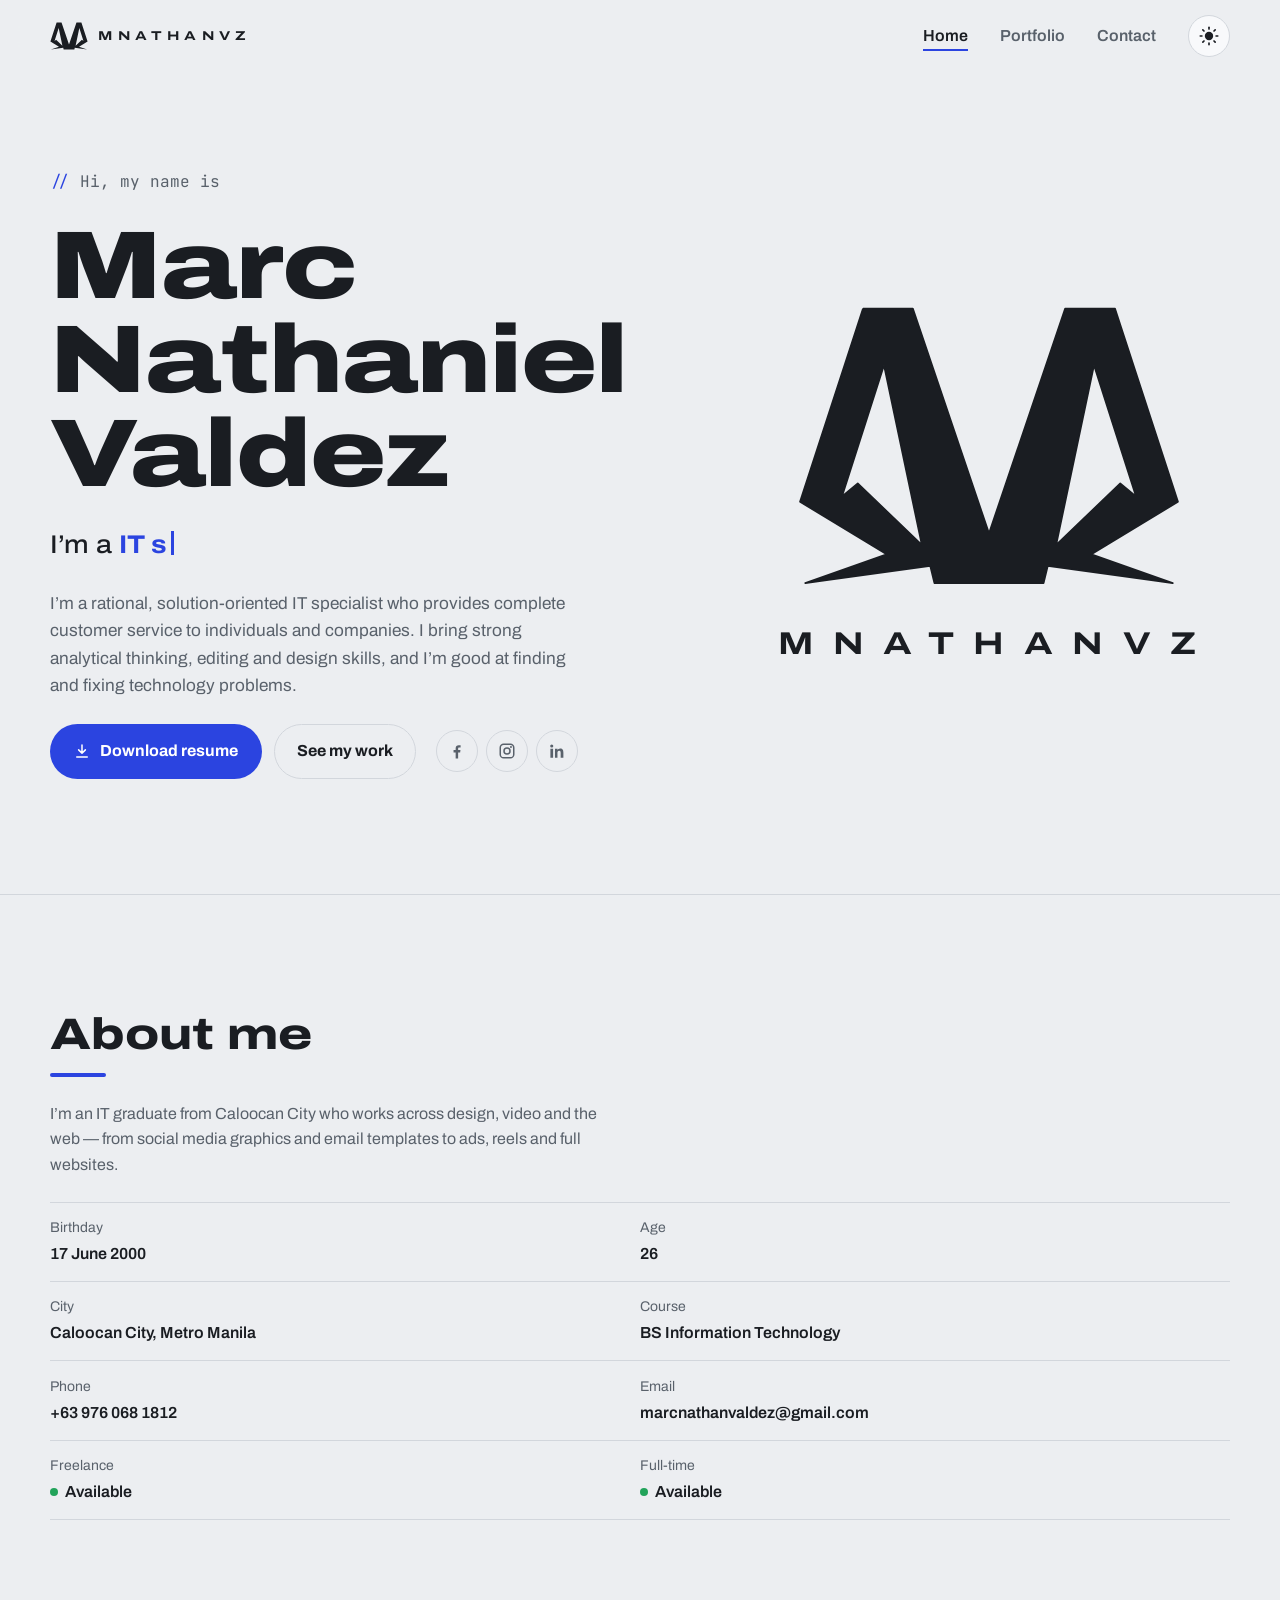
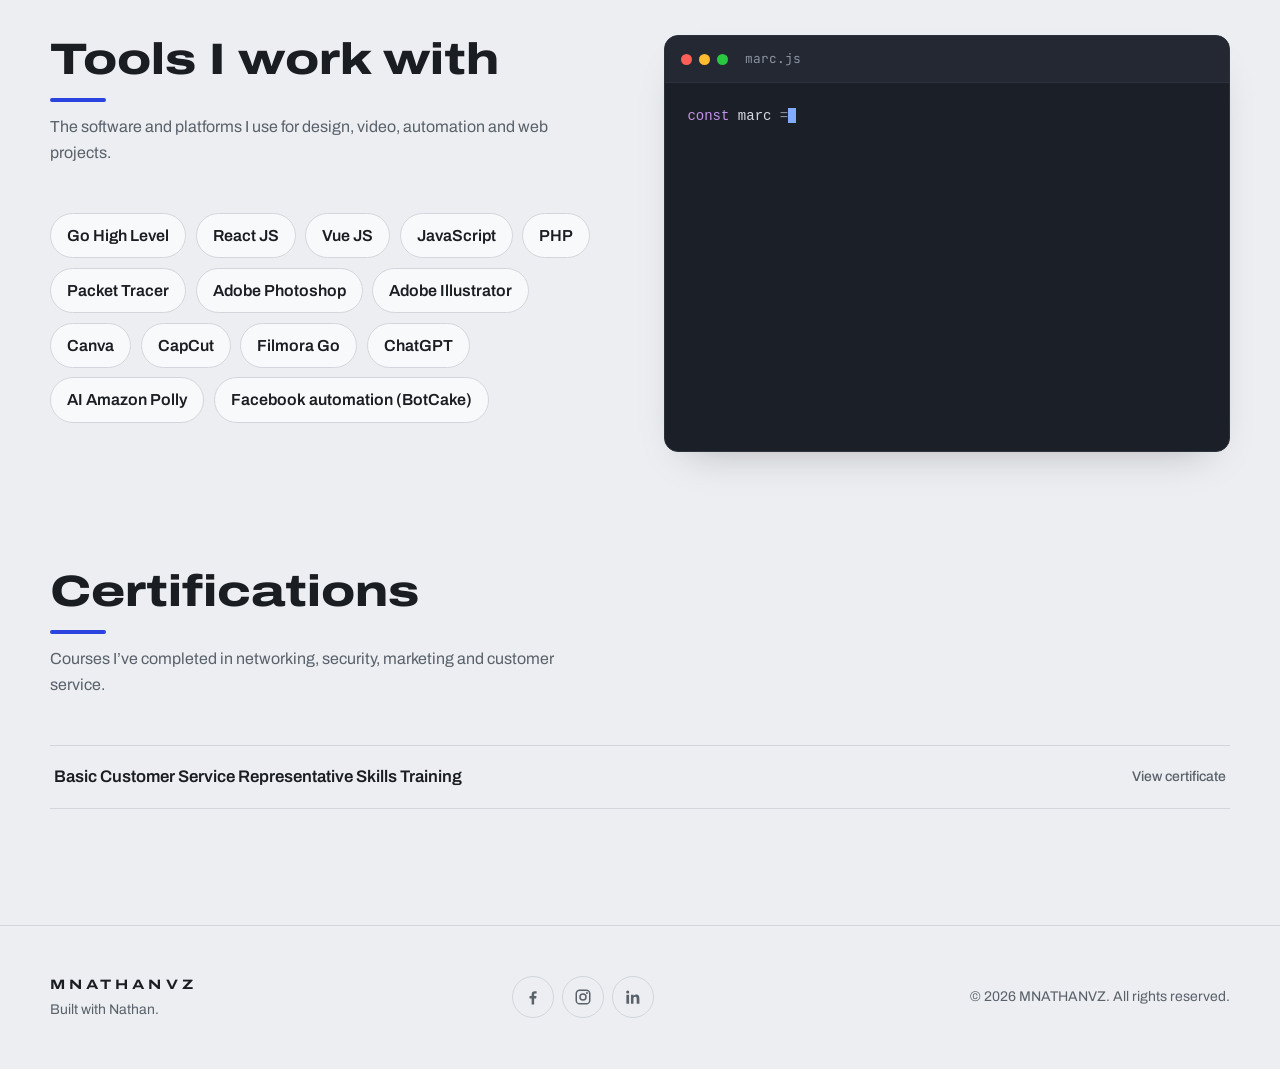
==== index.html @ 58595f52 "Add files via upload" ====
<!DOCTYPE html>
<html lang="en">
<head>
  <meta charset="UTF-8">
  <meta name="viewport" content="width=device-width, initial-scale=1, viewport-fit=cover">
  <title>Marc Nathaniel Valdez — MNATHANVZ</title>
  <meta name="description" content="Portfolio of Marc Nathaniel Valdez, IT specialist, graphic designer, video editor and web developer from Caloocan City, Philippines.">
  <link rel="icon" href="assets/images/logo/logo.svg" type="image/svg+xml">

  <!-- Fonts: Archivo (its wide style matches the logo) + JetBrains Mono (code) -->
  <link rel="preconnect" href="https://fonts.googleapis.com">
  <link rel="preconnect" href="https://fonts.gstatic.com" crossorigin>
  <link href="https://fonts.googleapis.com/css2?family=Archivo:wdth,wght@62..125,100..900&family=JetBrains+Mono:wght@400;600&display=swap" rel="stylesheet">

  <link rel="stylesheet" href="css/style.css">

  <!-- Set the saved theme before the page paints (prevents a white flash) -->
  <script>
    (function () {
      try {
        var saved = localStorage.getItem("theme");
        var dark = window.matchMedia("(prefers-color-scheme: dark)").matches;
        document.documentElement.dataset.theme = saved || (dark ? "dark" : "light");
      } catch (e) {}
    })();
  </script>
</head>
<body>

  <!-- Scroll progress bar (width set by js/animations.js) -->
  <div class="scroll-progress" aria-hidden="true"></div>

  <!-- ========== HEADER ========== -->
  <header class="site-header">
    <div class="container">
      <a class="brand" href="index.html" aria-label="MNATHANVZ home">
        <svg viewBox="8 13 184 136" aria-hidden="true"><path fill-rule="evenodd" d="M40 15.5H63.75L100 122.5L136.25 15.5H160L190 107.5L148.75 132.5L187.5 146.25L128 138L126 146.25H74L72 138L12.5 146.25L51.25 132.5L10 107.5Z M50 42.5L30 105L37.5 98.75L68 128Z M150 42.5L170 105L162.5 98.75L132 128Z"/></svg>
        <span class="brand-name">MNATHANVZ</span>
      </a>

      <nav class="nav" aria-label="Main">
        <ul>
          <li><a href="index.html" aria-current="page">Home</a></li>
          <li><a href="portfolio.html">Portfolio</a></li>
          <li><a href="contact.html">Contact</a></li>
        </ul>

        <button class="theme-toggle" type="button" aria-label="Switch to dark mode">
          <svg viewBox="0 0 24 24" aria-hidden="true">
            <mask id="moon-mask">
              <rect x="-4" y="-4" width="32" height="32" fill="white"/>
              <circle class="bite" cx="17" cy="7" r="5" fill="black"/>
            </mask>
            <circle class="sun" cx="12" cy="12" r="5" mask="url(#moon-mask)"/>
            <g class="rays">
              <line x1="12" y1="1.5" x2="12" y2="3.5"/>
              <line x1="12" y1="20.5" x2="12" y2="22.5"/>
              <line x1="1.5" y1="12" x2="3.5" y2="12"/>
              <line x1="20.5" y1="12" x2="22.5" y2="12"/>
              <line x1="4.6" y1="4.6" x2="6" y2="6"/>
              <line x1="18" y1="18" x2="19.4" y2="19.4"/>
              <line x1="4.6" y1="19.4" x2="6" y2="18"/>
              <line x1="18" y1="6" x2="19.4" y2="4.6"/>
            </g>
          </svg>
        </button>
      </nav>
    </div>
  </header>

  <main>
    <!-- ========== HERO ========== -->
    <section class="hero" id="home">
      <!-- Floating code symbols — filled in by js/code-effects.js -->
      <div class="code-rain" aria-hidden="true"></div>

      <div class="container">
        <div class="hero-text">
          <p class="hero-greeting load-in" style="--d:0"><span class="code-comment">//</span> Hi, my name is</p>
          <h1 class="hero-name load-in" style="--d:1" data-scramble>Marc Nathaniel Valdez</h1>

          <!-- Edit the rotating words in data-typed (comma separated) -->
          <p class="hero-role load-in" style="--d:2">
            I’m a <span class="typed" data-typed="IT specialist, graphic designer, video editor, web developer"></span>
          </p>

          <p class="hero-summary load-in" style="--d:3">
            I’m a rational, solution-oriented IT specialist who provides complete customer service
            to individuals and companies. I bring strong analytical thinking, editing and design
            skills, and I’m good at finding and fixing technology problems.
          </p>

          <div class="hero-actions load-in" style="--d:4">
            <!-- Resume file: assets/documents/resume/Marc-Nathaniel-Valdez-CV.pdf (replace it to update) -->
            <a class="btn btn-primary" href="assets/documents/resume/Marc-Nathaniel-Valdez-CV.pdf" download="Marc-Nathaniel-Valdez-CV.pdf" data-file="assets/documents/resume/Marc-Nathaniel-Valdez-CV.pdf">
              <svg viewBox="0 0 24 24" fill="none" stroke="currentColor" stroke-width="2" stroke-linecap="round" stroke-linejoin="round" aria-hidden="true"><path d="M12 4v11m0 0-4.5-4.5M12 15l4.5-4.5M5 20h14"/></svg>
              Download resume
            </a>
            <a class="btn btn-ghost" href="portfolio.html">See my work</a>
            <ul class="socials">
            <li><a href="https://www.facebook.com/mnathanvz" target="_blank" rel="noopener" aria-label="Facebook"><svg viewBox="0 0 24 24" aria-hidden="true"><path d="M13.5 22v-8h2.7l.4-3.2h-3.1V8.8c0-.9.3-1.6 1.6-1.6h1.7V4.4c-.3 0-1.3-.1-2.5-.1-2.5 0-4.1 1.5-4.1 4.2v2.3H7.4V14h2.8v8z"/></svg></a></li>
            <li><a href="https://www.instagram.com/mnathanvz/" target="_blank" rel="noopener" aria-label="Instagram"><svg viewBox="0 0 24 24" aria-hidden="true"><path fill-rule="evenodd" d="M7.5 2h9A5.5 5.5 0 0 1 22 7.5v9a5.5 5.5 0 0 1-5.5 5.5h-9A5.5 5.5 0 0 1 2 16.5v-9A5.5 5.5 0 0 1 7.5 2zm0 2A3.5 3.5 0 0 0 4 7.5v9A3.5 3.5 0 0 0 7.5 20h9a3.5 3.5 0 0 0 3.5-3.5v-9A3.5 3.5 0 0 0 16.5 4zM12 7a5 5 0 1 1 0 10 5 5 0 0 1 0-10zm0 2a3 3 0 1 0 0 6 3 3 0 0 0 0-6zm5.3-3.6a1.3 1.3 0 1 1 0 2.6 1.3 1.3 0 0 1 0-2.6z"/></svg></a></li>
            <li><a href="https://www.linkedin.com/in/marc-nathaniel-valdez-0933aa271/" target="_blank" rel="noopener" aria-label="LinkedIn"><svg viewBox="0 0 24 24" aria-hidden="true"><path d="M5 3.2a2.1 2.1 0 1 1 0 4.2 2.1 2.1 0 0 1 0-4.2zM3.2 9h3.6v12H3.2zM9.3 9h3.4v1.6h.1c.5-.9 1.6-1.9 3.4-1.9 3.6 0 4.3 2.4 4.3 5.5V21h-3.6v-6c0-1.4 0-3.3-2-3.3s-2.3 1.6-2.3 3.2V21H9.3z"/></svg></a></li>
          </ul>
          </div>
        </div>

        <!-- Animated logo: draws its outline, fills in, then the wordmark appears -->
        <div class="hero-mark" aria-hidden="true">
          <svg viewBox="0 0 200 185">
            <path class="mark-path" pathLength="1" fill-rule="evenodd" d="M40 15.5H63.75L100 122.5L136.25 15.5H160L190 107.5L148.75 132.5L187.5 146.25L128 138L126 146.25H74L72 138L12.5 146.25L51.25 132.5L10 107.5Z M50 42.5L30 105L37.5 98.75L68 128Z M150 42.5L170 105L162.5 98.75L132 128Z"/>
            <text class="wordmark" x="104" y="180" text-anchor="middle">MNATHANVZ</text>
          </svg>
        </div>
      </div>
    </section>

    <!-- ========== ABOUT ========== -->
    <section class="section about" id="about">
      <div class="container about-grid">
        <figure class="profile-photo reveal" data-tilt data-file="assets/images/profile/profile-img.png">
          <img src="assets/images/profile/profile-img.png" alt="Portrait of Marc Nathaniel Valdez">
        </figure>

        <div class="about-body reveal">
          <h2>About me</h2>
          <p>
            I’m an IT graduate from Caloocan City who works across design, video and the web —
            from social media graphics and email templates to ads, reels and full websites.
          </p>

          <!-- Personal details: add or remove a <div> to change the list -->
          <dl class="details stagger">
            <div><dt>Birthday</dt><dd>17 June 2000</dd></div>
            <div><dt>Age</dt><dd data-age-from="2000-06-17">26</dd></div>
            <div><dt>City</dt><dd>Caloocan City, Metro Manila</dd></div>
            <div><dt>Course</dt><dd>BS Information Technology</dd></div>
            <div><dt>Phone</dt><dd><a href="tel:+639760681812">+63 976 068 1812</a></dd></div>
            <div><dt>Email</dt><dd><a href="mailto:marcnathanvaldez@gmail.com">marcnathanvaldez@gmail.com</a></dd></div>
            <div><dt>Freelance</dt><dd class="status-available">Available</dd></div>
            <div><dt>Full-time</dt><dd class="status-available">Available</dd></div>
          </dl>
        </div>
      </div>
    </section>

    <!-- ========== TOOLS ========== -->
    <section class="section" id="tools">
      <div class="container tools-grid">
        <div>
          <div class="section-head reveal">
            <h2>Tools I work with</h2>
            <p>The software and platforms I use for design, video, automation and web projects.</p>
          </div>
          <ul class="tools reveal stagger">
            <li>Go High Level</li>
            <li>React JS</li>
            <li>Vue JS</li>
            <li>JavaScript</li>
            <li>PHP</li>
            <li>Packet Tracer</li>
            <li>Adobe Photoshop</li>
            <li>Adobe Illustrator</li>
            <li>Canva</li>
            <li>CapCut</li>
            <li>Filmora Go</li>
            <li>ChatGPT</li>
            <li>AI Amazon Polly</li>
            <li>Facebook automation (BotCake)</li>
          </ul>
        </div>

        <!-- Code editor that types itself — edit the code in js/code-effects.js -->
        <div class="code-window reveal" aria-label="Code sample describing Marc">
          <div class="code-window-bar">
            <span class="dot"></span><span class="dot"></span><span class="dot"></span>
            <span class="code-file">marc.js</span>
          </div>
          <pre class="code-body"><code id="code-typer"></code></pre>
        </div>
      </div>
    </section>

    <!-- ========== CERTIFICATIONS ========== -->
    <section class="section" id="certifications">
      <div class="container">
        <div class="section-head reveal">
          <h2>Certifications</h2>
          <p>Courses I’ve completed in networking, security, marketing and customer service.</p>
        </div>
        <ul class="certs reveal stagger">
            <li data-file="assets/documents/certificates/Introduction to Packet Tracer.pdf"><a href="assets/documents/certificates/Introduction%20to%20Packet%20Tracer.pdf" target="_blank" rel="noopener">Introduction to Packet Tracer <span>View certificate</span></a></li>
            <li data-file="assets/documents/certificates/Introduction to Cybersecurity.pdf"><a href="assets/documents/certificates/Introduction%20to%20Cybersecurity.pdf" target="_blank" rel="noopener">Introduction to Cybersecurity <span>View certificate</span></a></li>
            <li data-file="assets/documents/certificates/Valdez, Marc Nathaniel M. - Cloud Computing and DevOps.pdf"><a href="assets/documents/certificates/Valdez,%20Marc%20Nathaniel%20M.%20-%20Cloud%20Computing%20and%20DevOps.pdf" target="_blank" rel="noopener">Cloud Computing and DevOps <span>View certificate</span></a></li>
            <li data-file="assets/documents/certificates/Endpoint Security.pdf"><a href="assets/documents/certificates/Endpoint%20Security.pdf" target="_blank" rel="noopener">Endpoint Security <span>View certificate</span></a></li>
            <li data-file="assets/documents/certificates/Ethical Hacker.pdf"><a href="assets/documents/certificates/Ethical%20Hacker.pdf" target="_blank" rel="noopener">Ethical Hacker <span>View certificate</span></a></li>
            <li data-file="assets/documents/certificates/How to Counter-Act when Hacked.pdf"><a href="assets/documents/certificates/How%20to%20Counter-Act%20when%20Hacked.pdf" target="_blank" rel="noopener">How to Counter-Act when Hacked <span>View certificate</span></a></li>
            <li data-file="assets/documents/certificates/Querying Fundamentals with MySQL Essentials for Beginners.pdf"><a href="assets/documents/certificates/Querying%20Fundamentals%20with%20MySQL%20Essentials%20for%20Beginners.pdf" target="_blank" rel="noopener">Querying Fundamentals with MySQL Essentials for Beginners <span>View certificate</span></a></li>
            <li data-file="assets/documents/certificates/PC Assembly & Disassembly.pdf"><a href="assets/documents/certificates/PC%20Assembly%20&%20Disassembly.pdf" target="_blank" rel="noopener">PC Assembly &amp; Disassembly <span>View certificate</span></a></li>
            <li data-file="assets/documents/certificates/Network Defense.pdf"><a href="assets/documents/certificates/Network%20Defense.pdf" target="_blank" rel="noopener">Network Defense <span>View certificate</span></a></li>
            <li><a href="https://wing-academy.thinkific.com/certificates/jisqcfqe1o" target="_blank" rel="noopener">Basic Customer Service Representative Skills Training <span>View certificate</span></a></li>
            <li data-file="assets/documents/certificates/InnerSparcRealtyCertificationRecognitionVideoMaking.pdf"><a href="assets/documents/certificates/InnerSparcRealtyCertificationRecognitionVideoMaking.pdf" target="_blank" rel="noopener">Certificate of Recognition in the Video Making Activity #1 <span>View certificate</span></a></li>
            <li data-file="assets/documents/certificates/Professionalism and Communication.pdf"><a href="assets/documents/certificates/Professionalism%20and%20Communication.pdf" target="_blank" rel="noopener">Professionalism and Communication <span>View certificate</span></a></li>
            <li data-file="assets/documents/certificates/certificate-mkt101-digital-advertising-strategy-foundations-63ebee96da30a43de9049b54.pdf"><a href="assets/documents/certificates/certificate-mkt101-digital-advertising-strategy-foundations-63ebee96da30a43de9049b54.pdf" target="_blank" rel="noopener">MKT101 – Digital Advertising Strategy Foundations <span>View certificate</span></a></li>
        </ul>
      </div>
    </section>
  </main>

  <!-- ========== FOOTER ========== -->
  <footer class="site-footer">
    <div class="container">
      <div class="footer-brand">
        <strong>MNATHANVZ</strong>
        <span>Built with Nathan.</span>
      </div>
      <ul class="socials">
            <li><a href="https://www.facebook.com/mnathanvz" target="_blank" rel="noopener" aria-label="Facebook"><svg viewBox="0 0 24 24" aria-hidden="true"><path d="M13.5 22v-8h2.7l.4-3.2h-3.1V8.8c0-.9.3-1.6 1.6-1.6h1.7V4.4c-.3 0-1.3-.1-2.5-.1-2.5 0-4.1 1.5-4.1 4.2v2.3H7.4V14h2.8v8z"/></svg></a></li>
            <li><a href="https://www.instagram.com/mnathanvz/" target="_blank" rel="noopener" aria-label="Instagram"><svg viewBox="0 0 24 24" aria-hidden="true"><path fill-rule="evenodd" d="M7.5 2h9A5.5 5.5 0 0 1 22 7.5v9a5.5 5.5 0 0 1-5.5 5.5h-9A5.5 5.5 0 0 1 2 16.5v-9A5.5 5.5 0 0 1 7.5 2zm0 2A3.5 3.5 0 0 0 4 7.5v9A3.5 3.5 0 0 0 7.5 20h9a3.5 3.5 0 0 0 3.5-3.5v-9A3.5 3.5 0 0 0 16.5 4zM12 7a5 5 0 1 1 0 10 5 5 0 0 1 0-10zm0 2a3 3 0 1 0 0 6 3 3 0 0 0 0-6zm5.3-3.6a1.3 1.3 0 1 1 0 2.6 1.3 1.3 0 0 1 0-2.6z"/></svg></a></li>
            <li><a href="https://www.linkedin.com/in/marc-nathaniel-valdez-0933aa271/" target="_blank" rel="noopener" aria-label="LinkedIn"><svg viewBox="0 0 24 24" aria-hidden="true"><path d="M5 3.2a2.1 2.1 0 1 1 0 4.2 2.1 2.1 0 0 1 0-4.2zM3.2 9h3.6v12H3.2zM9.3 9h3.4v1.6h.1c.5-.9 1.6-1.9 3.4-1.9 3.6 0 4.3 2.4 4.3 5.5V21h-3.6v-6c0-1.4 0-3.3-2-3.3s-2.3 1.6-2.3 3.2V21H9.3z"/></svg></a></li>
          </ul>
      <p class="copyright">&copy; <span data-year></span> MNATHANVZ. All rights reserved.</p>
    </div>
  </footer>

  <!-- Back to top (appears after scrolling) -->
  <button class="back-to-top" type="button" aria-label="Back to top">
    <svg viewBox="0 0 24 24" aria-hidden="true"><path d="M12 19V5m0 0-6 6m6-6 6 6"/></svg>
  </button>

  <script src="js/main.js"></script>
  <script src="js/animations.js"></script>
  <script src="js/file-check.js"></script>
  <script src="js/code-effects.js"></script>
</body>
</html>
---- css/style.css ----
/* =================================================================
   MNATHANVZ — main stylesheet
   -----------------------------------------------------------------
   1. Design tokens (colors, fonts, spacing) — edit these first
   2. Base / reset
   3. Layout helpers
   4. Header + navigation
   5. Theme toggle
   6. Buttons + links
   7. Home: hero
   8. Home: about, tools, certifications
   9. Portfolio page
   10. Lightbox
   11. Contact page
   12. Footer
   13. Animations
   14. Programming effects (code rain + code editor)
   15. Extra animations (page transitions, scroll bar, tilt, ripple…)
   ================================================================= */


/* ---------- 1. Design tokens ---------- */
:root {
  /* Light theme */
  --bg: #eceef1;
  --surface: #f8f9fb;
  --ink: #1a1d22;
  --muted: #59616b;
  --line: #d2d6dc;
  --accent: #2b44e0;
  --accent-ink: #ffffff;
  --logo: #1a1d22;
  --shadow: 0 18px 40px -24px rgba(26, 29, 34, 0.35);

  /* Type */
  --font: "Archivo", "Helvetica Neue", Arial, sans-serif;
  --font-code: "JetBrains Mono", "SFMono-Regular", Consolas, monospace;
  --step--1: 0.875rem;
  --step-0: 1rem;
  --step-1: 1.25rem;
  --step-2: 1.6rem;
  --step-3: clamp(2rem, 4vw, 2.75rem);
  --step-4: clamp(2.6rem, 7.5vw, 6rem);

  /* Spacing + shape */
  --space-s: 0.75rem;
  --space-m: 1.5rem;
  --space-l: 3rem;
  --space-xl: clamp(4rem, 9vw, 7.5rem);
  --radius: 14px;
  --radius-s: 8px;
  --max-width: 1180px;
  --header-h: 72px;

  /* Motion */
  --ease: cubic-bezier(0.65, 0, 0.35, 1);
  --ease-out: cubic-bezier(0.16, 1, 0.3, 1);

  color-scheme: light;
}

[data-theme="dark"] {
  --bg: #15181c;
  --surface: #1d2127;
  --ink: #e7eaee;
  --muted: #9aa3ad;
  --line: #2d333b;
  --accent: #8e9cff;
  --accent-ink: #15181c;
  --logo: #d4d4d4;
  --shadow: 0 18px 40px -24px rgba(0, 0, 0, 0.8);

  color-scheme: dark;
}

/* Fallback if JavaScript is off: follow the system setting */
@media (prefers-color-scheme: dark) {
  :root:not([data-theme]) {
    --bg: #15181c;
    --surface: #1d2127;
    --ink: #e7eaee;
    --muted: #9aa3ad;
    --line: #2d333b;
    --accent: #8e9cff;
    --accent-ink: #15181c;
    --logo: #d4d4d4;
    color-scheme: dark;
  }
}


/* ---------- 2. Base / reset ---------- */
*,
*::before,
*::after {
  box-sizing: border-box;
}

:root {
  padding-top: env(safe-area-inset-top, 0px);
  padding-bottom: env(safe-area-inset-bottom, 0px);
}

html {
  scroll-behavior: smooth;
  scroll-padding-top: calc(var(--header-h) + env(safe-area-inset-top, 0px));
}

body {
  margin: 0;
  font-family: var(--font);
  font-size: var(--step-0);
  line-height: 1.6;
  color: var(--ink);
  background: var(--bg);
  -webkit-font-smoothing: antialiased;
  transition: background-color 0.4s var(--ease), color 0.4s var(--ease);
}

img,
video {
  display: block;
  max-width: 100%;
}

h1,
h2,
h3 {
  margin: 0;
  line-height: 1.1;
  font-weight: 800;
  font-stretch: 125%;
}

p {
  margin: 0;
}

a {
  color: inherit;
}

:focus-visible {
  outline: 2px solid var(--accent);
  outline-offset: 3px;
  border-radius: 4px;
}

.visually-hidden {
  position: absolute;
  width: 1px;
  height: 1px;
  overflow: hidden;
  clip: rect(0 0 0 0);
  white-space: nowrap;
}


/* ---------- 3. Layout helpers ---------- */
.container {
  width: min(100% - 2.5rem, var(--max-width));
  margin-inline: auto;
}

.section {
  padding-block: var(--space-xl);
}

.section-head {
  display: grid;
  gap: var(--space-s);
  margin-bottom: var(--space-l);
  max-width: 60ch;
}

.section-head h2 {
  font-size: var(--step-3);
}

.section-head p {
  color: var(--muted);
}


/* ---------- 4. Header + navigation ---------- */
.site-header {
  position: sticky;
  top: env(safe-area-inset-top, 0px);
  z-index: 50;
  background: color-mix(in srgb, var(--bg) 82%, transparent);
  backdrop-filter: blur(14px);
  -webkit-backdrop-filter: blur(14px);
  border-bottom: 1px solid transparent;
  transition: border-color 0.3s, background-color 0.4s var(--ease);
}

/* Fills the phone notch area above the sticky header */
body::before {
  content: "";
  position: fixed;
  inset: 0 0 auto;
  height: env(safe-area-inset-top, 0px);
  z-index: 60;
  background: var(--bg);
}

.site-header.is-scrolled {
  border-bottom-color: var(--line);
}

.site-header .container {
  display: flex;
  align-items: center;
  justify-content: space-between;
  gap: var(--space-m);
  height: var(--header-h);
}

.brand {
  display: flex;
  align-items: center;
  gap: 0.65rem;
  text-decoration: none;
}

.brand svg {
  width: 38px;
  height: auto;
  fill: var(--logo);
  transition: transform 0.5s var(--ease-out), fill 0.4s;
}

.brand:hover svg {
  transform: rotate(-8deg) scale(1.08);
}

.brand-name {
  font-weight: 700;
  font-stretch: 125%;
  font-size: 0.8rem;
  letter-spacing: 0.42em;
}

.nav {
  display: flex;
  align-items: center;
  gap: clamp(0.75rem, 3vw, 2rem);
}

.nav ul {
  display: flex;
  gap: clamp(0.9rem, 3vw, 2rem);
  margin: 0;
  padding: 0;
  list-style: none;
}

.nav a {
  position: relative;
  padding-block: 0.4rem;
  font-weight: 600;
  text-decoration: none;
  color: var(--muted);
  transition: color 0.2s;
}

/* Sliding underline */
.nav a::after {
  content: "";
  position: absolute;
  left: 0;
  right: 0;
  bottom: 0;
  height: 2px;
  background: var(--accent);
  transform: scaleX(0);
  transform-origin: right;
  transition: transform 0.35s var(--ease);
}

.nav a:hover,
.nav a[aria-current="page"] {
  color: var(--ink);
}

.nav a:hover::after,
.nav a[aria-current="page"]::after {
  transform: scaleX(1);
  transform-origin: left;
}

@media (max-width: 560px) {
  .brand-name {
    display: none;
  }
}


/* ---------- 5. Theme toggle ---------- */
.theme-toggle {
  display: grid;
  place-items: center;
  width: 42px;
  height: 42px;
  padding: 0;
  border: 1px solid var(--line);
  border-radius: 50%;
  background: var(--surface);
  color: var(--ink);
  cursor: pointer;
  transition: border-color 0.2s, background-color 0.4s;
}

.theme-toggle:hover {
  border-color: var(--accent);
}

.theme-toggle svg {
  width: 20px;
  height: 20px;
  overflow: visible;
}

/* Sun body. In dark mode it grows and a "bite" slides in to make a moon */
.theme-toggle .sun {
  fill: currentColor;
  transform-origin: center;
  transition: transform 0.6s var(--ease-out);
}

.theme-toggle .bite {
  transition: transform 0.6s var(--ease-out);
  transform: translate(10px, -10px);
}

.theme-toggle .rays {
  stroke: currentColor;
  stroke-width: 2;
  stroke-linecap: round;
  transform-origin: center;
  transition: transform 0.6s var(--ease-out), opacity 0.3s;
}

[data-theme="dark"] .theme-toggle .sun {
  transform: scale(1.75);
}

[data-theme="dark"] .theme-toggle .bite {
  transform: translate(0, 0);
}

[data-theme="dark"] .theme-toggle .rays {
  transform: rotate(-90deg) scale(0.4);
  opacity: 0;
}

/* Circular reveal when switching themes (browsers with View Transitions) */
::view-transition-old(root),
::view-transition-new(root) {
  animation: none;
  mix-blend-mode: normal;
}


/* ---------- 6. Buttons + links ---------- */
.btn {
  position: relative;
  overflow: hidden;
  display: inline-flex;
  align-items: center;
  gap: 0.55rem;
  padding: 0.85rem 1.4rem;
  border: 1px solid transparent;
  border-radius: 999px;
  font: inherit;
  font-weight: 700;
  text-decoration: none;
  cursor: pointer;
  transition: transform 0.25s var(--ease-out), background-color 0.2s, border-color 0.2s, color 0.2s;
}

.btn svg {
  width: 18px;
  height: 18px;
}

.btn:active {
  transform: scale(0.97);
}

.btn-primary {
  background: var(--accent);
  color: var(--accent-ink);
}

.btn-primary:hover {
  transform: translateY(-2px);
}

.btn-ghost {
  border-color: var(--line);
  color: var(--ink);
}

.btn-ghost:hover {
  border-color: var(--ink);
}

.socials {
  display: flex;
  gap: 0.5rem;
  margin: 0;
  padding: 0;
  list-style: none;
}

.socials a {
  display: grid;
  place-items: center;
  width: 42px;
  height: 42px;
  border: 1px solid var(--line);
  border-radius: 50%;
  color: var(--muted);
  transition: color 0.2s, border-color 0.2s, transform 0.3s var(--ease-out);
}

.socials a:hover {
  color: var(--accent);
  border-color: var(--accent);
  transform: translateY(-3px);
}

.socials svg {
  width: 18px;
  height: 18px;
  fill: currentColor;
}


/* ---------- 7. Home: hero ---------- */
.hero {
  position: relative;
  padding-block: clamp(3rem, 8vw, 6rem) var(--space-xl);
  overflow: hidden;
}

.hero .container {
  position: relative;
  z-index: 1;
  display: grid;
  grid-template-columns: 1.35fr 1fr;
  align-items: center;
  gap: var(--space-l);
}

.hero-text {
  display: grid;
  gap: var(--space-m);
}

.hero-greeting {
  font-family: var(--font-code);
  font-size: var(--step-0);
  color: var(--muted);
}

.code-comment {
  color: var(--accent);
}

.hero-name {
  font-size: var(--step-4);
  font-weight: 850;
  letter-spacing: -0.01em;
  line-height: 0.98;
}

.hero-role {
  font-size: var(--step-2);
  font-weight: 500;
  font-stretch: 110%;
  min-height: 1.4em;
}

.typed {
  color: var(--accent);
  font-weight: 700;
}

/* Blinking caret after the typed word */
.typed::after {
  content: "";
  display: inline-block;
  width: 3px;
  height: 0.95em;
  margin-left: 4px;
  vertical-align: -0.1em;
  background: currentColor;
  animation: blink 1s steps(1) infinite;
}

.hero-summary {
  max-width: 54ch;
  color: var(--muted);
  font-size: 1.075rem;
}

.hero-actions {
  display: flex;
  flex-wrap: wrap;
  align-items: center;
  gap: var(--space-s);
}

.hero-actions .socials {
  margin-left: 0.5rem;
}

.hero-mark {
  justify-self: center;
  width: min(100%, 420px);
}

.hero-mark svg {
  width: 100%;
  height: auto;
  overflow: visible;
}

.hero-mark .mark-path {
  fill: var(--logo);
  stroke: var(--logo);
  stroke-width: 0.8;
  stroke-linejoin: round;
}

.hero-mark .wordmark {
  fill: var(--logo);
  font-family: var(--font);
  font-size: 15px;
  font-weight: 700;
  font-stretch: 125%;
  letter-spacing: 0.62em;
}

@media (max-width: 860px) {
  .hero .container {
    grid-template-columns: 1fr;
  }

  .hero-mark {
    order: -1;
    width: min(60%, 260px);
    justify-self: start;
  }
}


/* ---------- 8. Home: about, tools, certifications ---------- */
.about {
  border-top: 1px solid var(--line);
}

.about-grid {
  display: grid;
  grid-template-columns: minmax(220px, 340px) 1fr;
  gap: var(--space-l);
  align-items: start;
}

.profile-photo {
  position: relative;
  margin: 0;
  border-radius: var(--radius);
  overflow: hidden;
  background: var(--surface);
  aspect-ratio: 4 / 5;
  box-shadow: var(--shadow);
}

.profile-photo img {
  width: 100%;
  height: 100%;
  object-fit: cover;
}

.about-body {
  display: grid;
  gap: var(--space-m);
}

.about-body h2 {
  font-size: var(--step-3);
}

.about-body > p {
  color: var(--muted);
  max-width: 62ch;
}

.details {
  display: grid;
  grid-template-columns: repeat(2, minmax(0, 1fr));
  gap: 0;
  margin: 0;
  border-top: 1px solid var(--line);
}

.details div {
  display: grid;
  gap: 0.1rem;
  padding: 0.9rem 0;
  border-bottom: 1px solid var(--line);
}

.details dt {
  font-size: var(--step--1);
  color: var(--muted);
}

.details dd {
  margin: 0;
  font-weight: 600;
  overflow-wrap: anywhere;
}

.details dd a {
  text-decoration: none;
}

.details dd a:hover {
  color: var(--accent);
}

.status-available {
  display: inline-flex;
  align-items: center;
  gap: 0.45rem;
}

.status-available::before {
  content: "";
  width: 8px;
  height: 8px;
  border-radius: 50%;
  background: #22a35a;
  box-shadow: 0 0 0 0 rgba(34, 163, 90, 0.6);
  animation: pulse 2s infinite;
}

@media (max-width: 760px) {
  .about-grid {
    grid-template-columns: 1fr;
  }

  .profile-photo {
    max-width: 300px;
  }
}

@media (max-width: 460px) {
  .details {
    grid-template-columns: 1fr;
  }
}

/* Tools */
.tools {
  display: flex;
  flex-wrap: wrap;
  gap: 0.6rem;
  margin: 0;
  padding: 0;
  list-style: none;
}

.tools li {
  padding: 0.55rem 1rem;
  border: 1px solid var(--line);
  border-radius: 999px;
  background: var(--surface);
  font-weight: 600;
  transition: opacity 0.5s var(--ease-out), transform 0.5s var(--ease-out), border-color 0.2s, color 0.2s;
  transition-delay: calc(var(--i, 0) * 55ms);
}

.tools li:hover {
  border-color: var(--accent);
  color: var(--accent);
}

/* Certifications */
.certs {
  margin: 0;
  padding: 0;
  list-style: none;
  border-top: 1px solid var(--line);
}

.certs a {
  display: flex;
  align-items: center;
  justify-content: space-between;
  gap: var(--space-m);
  padding: 1.1rem 0.25rem;
  border-bottom: 1px solid var(--line);
  text-decoration: none;
  font-weight: 600;
  font-size: 1.05rem;
  transition: padding 0.35s var(--ease-out), color 0.2s;
}

.certs a span {
  flex-shrink: 0;
  font-size: var(--step--1);
  font-weight: 500;
  color: var(--muted);
}

.certs a:hover {
  padding-left: 1rem;
  color: var(--accent);
}


/* ---------- 9. Portfolio page ---------- */
.page-head {
  padding-block: clamp(3rem, 7vw, 5rem) var(--space-l);
}

.page-head h1 {
  font-size: var(--step-4);
}

.page-head p {
  margin-top: var(--space-m);
  max-width: 56ch;
  color: var(--muted);
  font-size: 1.075rem;
}

.filters {
  display: flex;
  flex-wrap: wrap;
  gap: 0.5rem;
  margin-bottom: var(--space-l);
}

.filter-btn {
  position: relative;
  overflow: hidden;
  display: inline-flex;
  align-items: center;
  gap: 0.5rem;
  padding: 0.55rem 1rem;
  border: 1px solid var(--line);
  border-radius: 999px;
  background: transparent;
  color: var(--ink);
  font: inherit;
  font-weight: 600;
  cursor: pointer;
  transition: background-color 0.25s, color 0.25s, border-color 0.25s;
}

.filter-btn .count {
  font-size: 0.75rem;
  color: var(--muted);
  transition: color 0.25s;
}

.filter-btn:hover {
  border-color: var(--ink);
}

.filter-btn[aria-pressed="true"] {
  background: var(--ink);
  border-color: var(--ink);
  color: var(--bg);
}

.filter-btn[aria-pressed="true"] .count {
  color: var(--bg);
}

.work-grid {
  display: grid;
  grid-template-columns: repeat(auto-fill, minmax(250px, 1fr));
  gap: var(--space-m);
  margin: 0;
  padding: 0 0 var(--space-xl);
  list-style: none;
}

.work-item {
  animation: item-in 0.5s var(--ease-out) both;
  animation-delay: calc(var(--i, 0) * 40ms);
}

.work-card {
  display: grid;
  gap: 0.8rem;
  width: 100%;
  padding: 0;
  border: 0;
  background: none;
  color: inherit;
  font: inherit;
  text-align: left;
  cursor: pointer;
}

.work-thumb {
  position: relative;
  aspect-ratio: 4 / 5;
  border-radius: var(--radius);
  overflow: hidden;
  background: var(--surface);
  border: 1px solid var(--line);
}

.work-thumb img,
.work-thumb video {
  width: 100%;
  height: 100%;
  object-fit: cover;
  transition: transform 0.7s var(--ease-out);
}

.work-card:hover .work-thumb img,
.work-card:hover .work-thumb video {
  transform: scale(1.05);
}

.work-badge {
  position: absolute;
  left: 0.75rem;
  bottom: 0.75rem;
  display: inline-flex;
  align-items: center;
  gap: 0.35rem;
  padding: 0.35rem 0.7rem;
  border-radius: 999px;
  background: rgba(15, 17, 20, 0.72);
  color: #fff;
  font-size: 0.78rem;
  font-weight: 600;
  backdrop-filter: blur(6px);
}

.work-badge svg {
  width: 12px;
  height: 12px;
  fill: currentColor;
}

.work-title,
.work-tools {
  display: block;
}

.work-title {
  font-weight: 700;
  line-height: 1.3;
}

.work-tools {
  margin-top: 0.15rem;
  font-size: var(--step--1);
  color: var(--muted);
}

.empty-state {
  padding: var(--space-l) 0;
  color: var(--muted);
}


/* ---------- 10. Lightbox ---------- */
.lightbox {
  width: min(100% - 2rem, 980px);
  max-height: calc(100% - 2rem);
  padding: 0;
  border: 0;
  border-radius: var(--radius);
  background: var(--surface);
  color: var(--ink);
  box-shadow: 0 40px 80px -30px rgba(0, 0, 0, 0.6);
}

.lightbox::backdrop {
  background: rgba(10, 12, 15, 0.75);
  backdrop-filter: blur(4px);
}

.lightbox[open] {
  animation: lightbox-in 0.45s var(--ease-out);
}

.lightbox[open]::backdrop {
  animation: fade-in 0.3s ease;
}

.lightbox-media {
  display: grid;
  place-items: center;
  background: #0d0f12;
}

.lightbox-media img,
.lightbox-media video {
  max-height: 72vh;
  width: auto;
}

.lightbox-info {
  display: flex;
  flex-wrap: wrap;
  align-items: center;
  justify-content: space-between;
  gap: var(--space-s);
  padding: 1.1rem 1.4rem;
}

.lightbox-info h2 {
  font-size: 1.15rem;
  font-stretch: 110%;
}

.lightbox-info p {
  font-size: var(--step--1);
  color: var(--muted);
}

.lightbox-actions {
  display: flex;
  gap: 0.5rem;
}

.lightbox-close {
  position: absolute;
  z-index: 2;
  top: 0.75rem;
  right: 0.75rem;
  display: grid;
  place-items: center;
  width: 40px;
  height: 40px;
  border: 0;
  border-radius: 50%;
  background: rgba(15, 17, 20, 0.7);
  color: #fff;
  cursor: pointer;
  transition: transform 0.3s var(--ease-out);
}

.lightbox-close:hover {
  transform: rotate(90deg);
}

.lightbox-close svg {
  width: 18px;
  height: 18px;
  stroke: currentColor;
  stroke-width: 2.2;
  stroke-linecap: round;
}


/* ---------- 11. Contact page ---------- */
.contact-grid {
  display: grid;
  grid-template-columns: 1fr 1.3fr;
  gap: var(--space-l);
  padding-bottom: var(--space-xl);
}

.contact-list {
  display: grid;
  align-content: start;
  gap: var(--space-m);
  margin: 0;
  padding: 0;
  list-style: none;
}

.contact-list > li {
  display: grid;
  grid-template-columns: 44px 1fr;
  gap: 1rem;
  align-items: start;
}

.contact-icon {
  display: grid;
  place-items: center;
  width: 44px;
  height: 44px;
  border-radius: 50%;
  background: var(--surface);
  border: 1px solid var(--line);
  color: var(--accent);
}

.contact-icon svg {
  width: 20px;
  height: 20px;
  fill: none;
  stroke: currentColor;
  stroke-width: 1.8;
  stroke-linecap: round;
  stroke-linejoin: round;
}

.contact-list h2 {
  font-size: 1rem;
  font-stretch: 110%;
  font-weight: 700;
}

.contact-list p,
.contact-list a {
  color: var(--muted);
  text-decoration: none;
  overflow-wrap: anywhere;
}

.contact-list a:hover {
  color: var(--accent);
}

.contact-form {
  display: grid;
  gap: var(--space-m);
  padding: clamp(1.25rem, 4vw, 2.25rem);
  border: 1px solid var(--line);
  border-radius: var(--radius);
  background: var(--surface);
}

.form-row {
  display: grid;
  grid-template-columns: 1fr 1fr;
  gap: var(--space-m);
}

.field {
  display: grid;
  gap: 0.4rem;
}

.field label {
  font-size: var(--step--1);
  font-weight: 600;
}

.field input,
.field textarea {
  width: 100%;
  padding: 0.85rem 1rem;
  border: 1px solid var(--line);
  border-radius: var(--radius-s);
  background: var(--bg);
  color: var(--ink);
  font: inherit;
  transition: border-color 0.2s, box-shadow 0.2s;
}

.field textarea {
  min-height: 160px;
  resize: vertical;
}

.field input:focus,
.field textarea:focus {
  outline: none;
  border-color: var(--accent);
  box-shadow: 0 0 0 3px color-mix(in srgb, var(--accent) 25%, transparent);
}

.form-status {
  min-height: 1.5em;
  font-size: var(--step--1);
  color: var(--muted);
}

.form-status.is-error {
  color: #d23b3b;
}

@media (max-width: 820px) {
  .contact-grid {
    grid-template-columns: 1fr;
  }
}

@media (max-width: 520px) {
  .form-row {
    grid-template-columns: 1fr;
  }
}


/* ---------- 12. Footer ---------- */
.site-footer {
  padding-block: var(--space-l);
  border-top: 1px solid var(--line);
}

.site-footer .container {
  display: flex;
  flex-wrap: wrap;
  align-items: center;
  justify-content: space-between;
  gap: var(--space-m);
}

.footer-brand {
  display: grid;
  gap: 0.2rem;
}

.footer-brand strong {
  font-stretch: 125%;
  letter-spacing: 0.3em;
  font-size: 0.85rem;
}

.footer-brand span,
.copyright {
  font-size: var(--step--1);
  color: var(--muted);
}


/* ---------- 13. Animations ---------- */

/* Hero: logo draws itself, then fills in */
.mark-path {
  stroke-dasharray: 1;
  stroke-dashoffset: 1;
  fill-opacity: 0;
  animation:
    draw 1.6s var(--ease) 0.2s forwards,
    fill-in 0.7s ease 1.5s forwards;
}

.wordmark {
  opacity: 0;
  animation: wordmark-in 1s var(--ease-out) 1.7s forwards;
}

/* Hero text: staggered rise on load */
.load-in {
  opacity: 0;
  transform: translateY(24px);
  animation: rise 0.9s var(--ease-out) forwards;
  animation-delay: calc(var(--d, 0) * 110ms + 150ms);
}

/* Sections: revealed once when they scroll into view (see main.js) */
.reveal {
  opacity: 0;
  transform: translateY(28px);
  transition: opacity 0.8s var(--ease-out), transform 0.8s var(--ease-out);
}

.reveal.is-visible {
  opacity: 1;
  transform: none;
}

@keyframes draw {
  to { stroke-dashoffset: 0; }
}

@keyframes fill-in {
  to { fill-opacity: 1; }
}

@keyframes wordmark-in {
  from { opacity: 0; letter-spacing: 1.1em; }
  to { opacity: 1; letter-spacing: 0.62em; }
}

@keyframes rise {
  to { opacity: 1; transform: none; }
}

@keyframes item-in {
  from { opacity: 0; transform: translateY(16px) scale(0.97); }
  to { opacity: 1; transform: none; }
}

@keyframes lightbox-in {
  from { opacity: 0; transform: translateY(20px) scale(0.96); }
  to { opacity: 1; transform: none; }
}

@keyframes fade-in {
  from { opacity: 0; }
}

@keyframes blink {
  50% { opacity: 0; }
}

@keyframes pulse {
  70% { box-shadow: 0 0 0 8px rgba(34, 163, 90, 0); }
  100% { box-shadow: 0 0 0 0 rgba(34, 163, 90, 0); }
}

/* Respect people who turn animations off in their OS settings */
@media (prefers-reduced-motion: reduce) {
  *,
  *::before,
  *::after {
    animation-duration: 0.01ms !important;
    animation-delay: 0ms !important;
    animation-iteration-count: 1 !important;
    transition-duration: 0.01ms !important;
    scroll-behavior: auto !important;
  }

  .reveal {
    opacity: 1;
    transform: none;
  }
}

/* ---------- 14. Programming effects ---------- */

/* Code symbols floating up behind the hero */
.code-rain {
  position: absolute;
  inset: 0;
  overflow: hidden;
  pointer-events: none;
  -webkit-mask-image: linear-gradient(to bottom, transparent, #000 20%, #000 75%, transparent);
  mask-image: linear-gradient(to bottom, transparent, #000 20%, #000 75%, transparent);
}

.code-rain span {
  position: absolute;
  bottom: -2rem;
  font-family: var(--font-code);
  color: var(--accent);
  opacity: 0;
  white-space: nowrap;
  animation: float-up linear infinite;
}

@keyframes float-up {
  0% { transform: translateY(0); opacity: 0; }
  15% { opacity: 0.16; }
  85% { opacity: 0.16; }
  100% { transform: translateY(-110vh); opacity: 0; }
}

/* Tools section: chips on the left, code editor on the right */
.tools-grid {
  display: grid;
  grid-template-columns: 1fr minmax(0, 1fr);
  gap: var(--space-l);
  align-items: start;
}

@media (max-width: 900px) {
  .tools-grid {
    grid-template-columns: 1fr;
  }
}

/* The code editor always uses a dark theme, like a real editor */
.code-window {
  border-radius: var(--radius);
  background: #1b1f27;
  color: #d7dae0;
  box-shadow: var(--shadow);
  overflow: hidden;
  border: 1px solid #2c323c;
}

.code-window-bar {
  display: flex;
  align-items: center;
  gap: 0.45rem;
  padding: 0.8rem 1rem;
  background: #232832;
  border-bottom: 1px solid #2c323c;
}

.code-window-bar .dot {
  width: 11px;
  height: 11px;
  border-radius: 50%;
  background: #ff5f57;
}

.code-window-bar .dot:nth-child(2) { background: #febc2e; }
.code-window-bar .dot:nth-child(3) { background: #28c840; }

.code-file {
  margin-left: 0.6rem;
  font-family: var(--font-code);
  font-size: 0.8rem;
  color: #8b93a1;
}

.code-body {
  margin: 0;
  padding: 1.25rem 1.4rem;
  min-height: 23rem;
  overflow-x: auto;
  font-family: var(--font-code);
  font-size: 0.875rem;
  line-height: 1.75;
}

.tok-keyword { color: #c792ea; }
.tok-string  { color: #e6b673; }
.tok-prop    { color: #82aaff; }
.tok-fn      { color: #7fd1c7; }
.tok-bool    { color: #f78c6c; }
.tok-punct   { color: #8b93a1; }
.tok-comment { color: #6b7280; font-style: italic; }

.code-cursor {
  display: inline-block;
  width: 8px;
  height: 1.1em;
  vertical-align: -0.2em;
  background: #82aaff;
  animation: blink 1s steps(1) infinite;
}

/* Keep back-to-back sections from doubling their spacing */
.section + .section:not(.about) {
  padding-top: 0;
}


/* ---------- 15. Extra animations ---------- */

/* Page enter + leave (leave is triggered in js/animations.js) */
main {
  animation: page-in 0.6s var(--ease-out) both;
}

body.is-leaving main,
body.is-leaving .site-footer {
  opacity: 0;
  transform: translateY(-12px);
  transition: opacity 0.28s ease, transform 0.28s ease;
}

@keyframes page-in {
  from { opacity: 0; transform: translateY(12px); }
}

/* Scroll progress bar */
.scroll-progress {
  position: fixed;
  top: env(safe-area-inset-top, 0px);
  left: 0;
  right: 0;
  z-index: 70;
  height: 3px;
  background: var(--accent);
  transform: scaleX(0);
  transform-origin: left;
  pointer-events: none;
}

/* Back to top */
.back-to-top {
  position: fixed;
  right: 1.25rem;
  bottom: calc(1.25rem + env(safe-area-inset-bottom, 0px));
  z-index: 40;
  display: grid;
  place-items: center;
  width: 48px;
  height: 48px;
  border: 0;
  border-radius: 50%;
  background: var(--ink);
  color: var(--bg);
  cursor: pointer;
  box-shadow: var(--shadow);
  opacity: 0;
  transform: translateY(20px) scale(0.8);
  pointer-events: none;
  transition: opacity 0.35s, transform 0.45s var(--ease-out);
}

.back-to-top.is-visible {
  opacity: 1;
  transform: none;
  pointer-events: auto;
}

.back-to-top:hover svg {
  animation: nudge-up 0.6s var(--ease-out);
}

.back-to-top svg {
  width: 20px;
  height: 20px;
  fill: none;
  stroke: currentColor;
  stroke-width: 2.2;
  stroke-linecap: round;
  stroke-linejoin: round;
}

@keyframes nudge-up {
  40% { transform: translateY(-4px); }
}

/* Ripple on button press */
.ripple {
  position: absolute;
  border-radius: 50%;
  background: currentColor;
  opacity: 0.25;
  transform: scale(0);
  pointer-events: none;
  animation: ripple 0.6s ease-out forwards;
}

@keyframes ripple {
  to { transform: scale(1); opacity: 0; }
}

/* Staggered lists: children appear one after another */
.stagger > * {
  opacity: 0;
  transform: translateY(14px);
  transition: opacity 0.5s var(--ease-out), transform 0.5s var(--ease-out);
  transition-delay: calc(var(--i, 0) * 55ms);
}

.reveal.is-visible .stagger > *,
.stagger.reveal.is-visible > *,
.stagger.is-visible > * {
  opacity: 1;
  transform: none;
}

/* After they appear, hover effects should react instantly */
.stagger.is-visible > *:hover,
.reveal.is-visible .stagger > *:hover {
  transition-delay: 0s;
}

.reveal.is-visible .tools li:hover {
  transform: translateY(-3px);
}

/* Accent bar under section headings grows in */
.section-head h2::after,
.about-body h2::after {
  content: "";
  display: block;
  width: 56px;
  height: 4px;
  margin-top: 0.9rem;
  border-radius: 2px;
  background: var(--accent);
  transform: scaleX(0);
  transform-origin: left;
  transition: transform 0.8s var(--ease-out) 0.25s;
}

.reveal.is-visible h2::after {
  transform: scaleX(1);
}

/* Hero logo floats gently after it has drawn itself */
.hero-mark svg {
  animation: float 6s ease-in-out 2.6s infinite;
}

@keyframes float {
  50% { transform: translateY(-12px); }
}

/* 3D tilt (profile photo + portfolio cards) */
[data-tilt] {
  transform: perspective(900px) rotateX(var(--tilt-x, 0deg)) rotateY(var(--tilt-y, 0deg));
  transition: transform 0.5s var(--ease-out);
  will-change: transform;
}

[data-tilt].is-tilting {
  transition: transform 0.1s linear;
}

/* Light shine that follows the cursor */
[data-tilt]::after {
  content: "";
  position: absolute;
  inset: 0;
  border-radius: inherit;
  background: radial-gradient(circle at var(--shine-x, 50%) var(--shine-y, 50%), rgba(255, 255, 255, 0.28), transparent 55%);
  opacity: 0;
  pointer-events: none;
  transition: opacity 0.3s;
}

[data-tilt].is-tilting::after {
  opacity: 1;
}

/* An element that both reveals and tilts (the profile photo) */
.reveal.is-visible[data-tilt] {
  transform: perspective(900px) rotateX(var(--tilt-x, 0deg)) rotateY(var(--tilt-y, 0deg));
  transition: opacity 0.8s var(--ease-out), transform 0.5s var(--ease-out);
}

.reveal.is-visible[data-tilt].is-tilting {
  transition: opacity 0.8s var(--ease-out), transform 0.1s linear;
}

/* Portfolio: filter buttons pop in */
.filter-btn {
  animation: pop-in 0.45s var(--ease-out) both;
  animation-delay: calc(var(--i, 0) * 50ms + 300ms);
}

@keyframes pop-in {
  from { opacity: 0; transform: scale(0.85); }
}

/* Portfolio: old cards shrink away before the new filter shows */
.work-grid.is-leaving .work-item {
  opacity: 0;
  transform: scale(0.94);
  transition: opacity 0.22s ease, transform 0.22s ease;
}

/* Portfolio: "View" label slides up on hover */
.work-view {
  position: absolute;
  top: 0.75rem;
  right: 0.75rem;
  padding: 0.35rem 0.8rem;
  border-radius: 999px;
  background: var(--accent);
  color: var(--accent-ink);
  font-size: 0.78rem;
  font-weight: 700;
  opacity: 0;
  transform: translateY(-8px);
  transition: opacity 0.25s, transform 0.35s var(--ease-out);
}

.work-card:hover .work-view,
.work-card:focus-visible .work-view {
  opacity: 1;
  transform: none;
}

/* Lightbox: previous / next */
.lightbox-stage {
  position: relative;
}

.lightbox-media {
  min-height: 40vh;
  overflow: hidden;
}

.lightbox-nav {
  position: absolute;
  top: 50%;
  margin-top: -22px;
  display: grid;
  place-items: center;
  width: 44px;
  height: 44px;
  border: 0;
  border-radius: 50%;
  background: rgba(15, 17, 20, 0.7);
  color: #fff;
  cursor: pointer;
  transition: transform 0.25s var(--ease-out), background-color 0.2s;
}

.lightbox-nav.prev { left: 0.75rem; }
.lightbox-nav.next { right: 0.75rem; }

.lightbox-nav:hover {
  background: var(--accent);
  color: var(--accent-ink);
}

.lightbox-nav.prev:hover { transform: translateX(-3px); }
.lightbox-nav.next:hover { transform: translateX(3px); }

.lightbox-nav svg {
  width: 20px;
  height: 20px;
  fill: none;
  stroke: currentColor;
  stroke-width: 2.4;
  stroke-linecap: round;
  stroke-linejoin: round;
}

.lightbox-counter {
  display: block;
  margin-top: 0.2rem;
  font-family: var(--font-code);
  font-size: 0.75rem;
  color: var(--muted);
}

.lightbox-media.slide-next > * { animation: slide-from-right 0.4s var(--ease-out); }
.lightbox-media.slide-prev > * { animation: slide-from-left 0.4s var(--ease-out); }

@keyframes slide-from-right {
  from { opacity: 0; transform: translateX(40px); }
}

@keyframes slide-from-left {
  from { opacity: 0; transform: translateX(-40px); }
}

/* Contact: floating labels */
.field.float {
  position: relative;
}

.field.float label {
  position: absolute;
  top: 0.85rem;
  left: 0.7rem;
  padding: 0 0.3rem;
  background: var(--bg);
  border-radius: 4px;
  color: var(--muted);
  font-size: 1rem;
  font-weight: 500;
  line-height: 1.6;
  pointer-events: none;
  transform-origin: left center;
  transition: transform 0.25s var(--ease-out), color 0.2s;
}

.field.float input:focus + label,
.field.float textarea:focus + label,
.field.float input:not(:placeholder-shown) + label,
.field.float textarea:not(:placeholder-shown) + label {
  transform: translateY(-1.55rem) scale(0.8);
}

.field.float input:focus + label,
.field.float textarea:focus + label {
  color: var(--accent);
}

/* Contact: shake on a missing field */
.field.shake {
  animation: shake 0.45s ease;
}

@keyframes shake {
  20%, 60% { transform: translateX(-6px); }
  40%, 80% { transform: translateX(6px); }
}

/* Contact: icons wiggle on hover */
.contact-list > li:hover .contact-icon {
  animation: wiggle 0.5s ease;
  border-color: var(--accent);
}

@keyframes wiggle {
  25% { transform: rotate(-12deg) scale(1.08); }
  75% { transform: rotate(10deg) scale(1.08); }
}

/* Contact: paper plane flies away when sending */
.btn-send .plane {
  transition: transform 0.3s var(--ease-out);
}

.btn-send:hover .plane {
  transform: translate(2px, -2px);
}

.btn-send.is-sent .plane {
  animation: fly 1.2s var(--ease-out);
}

@keyframes fly {
  45% { transform: translate(60px, -40px) rotate(15deg); opacity: 0; }
  46% { transform: translate(-40px, 20px); opacity: 0; }
  100% { transform: none; opacity: 1; }
}

/* Text scramble: each word keeps its final width */
.scramble-word {
  display: inline-block;
  white-space: nowrap;
}

/* Profile photo deleted: About text takes the full width */
.about-grid:not(:has(.profile-photo)) {
  grid-template-columns: 1fr;
}
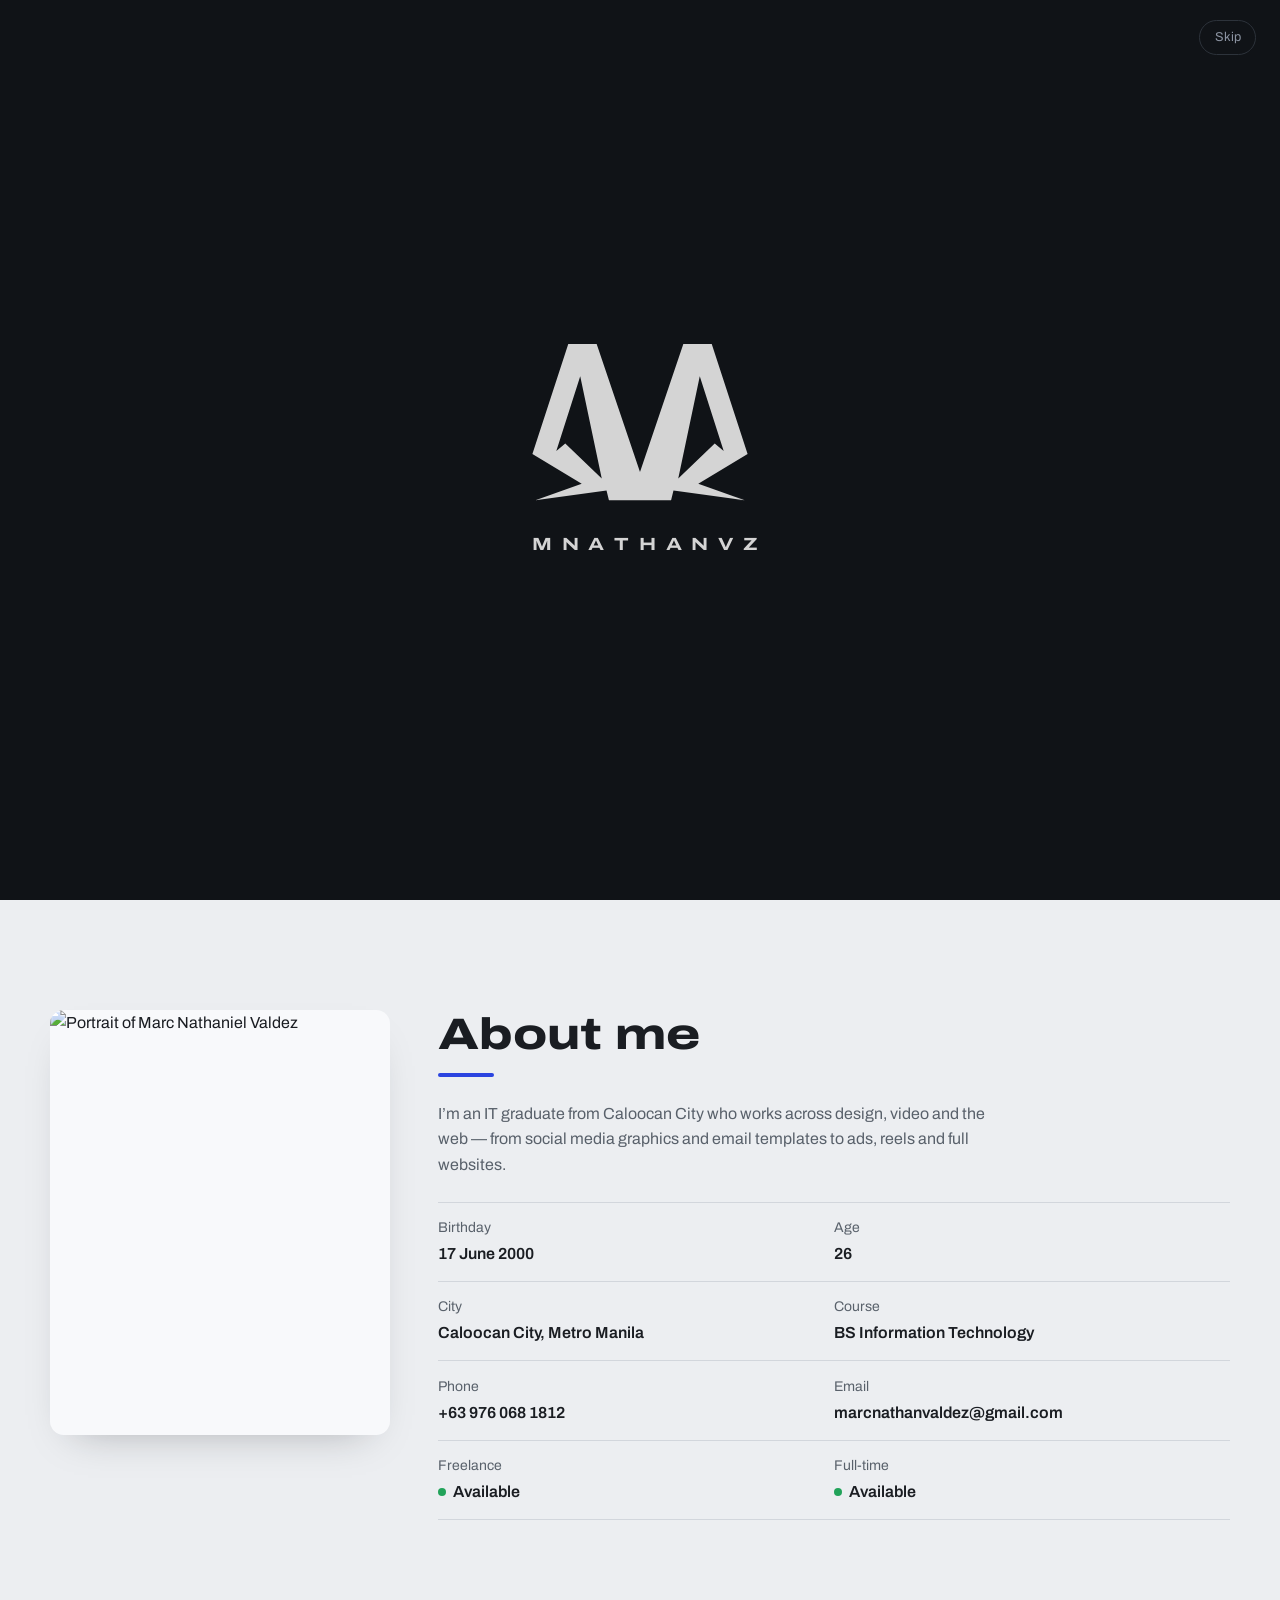
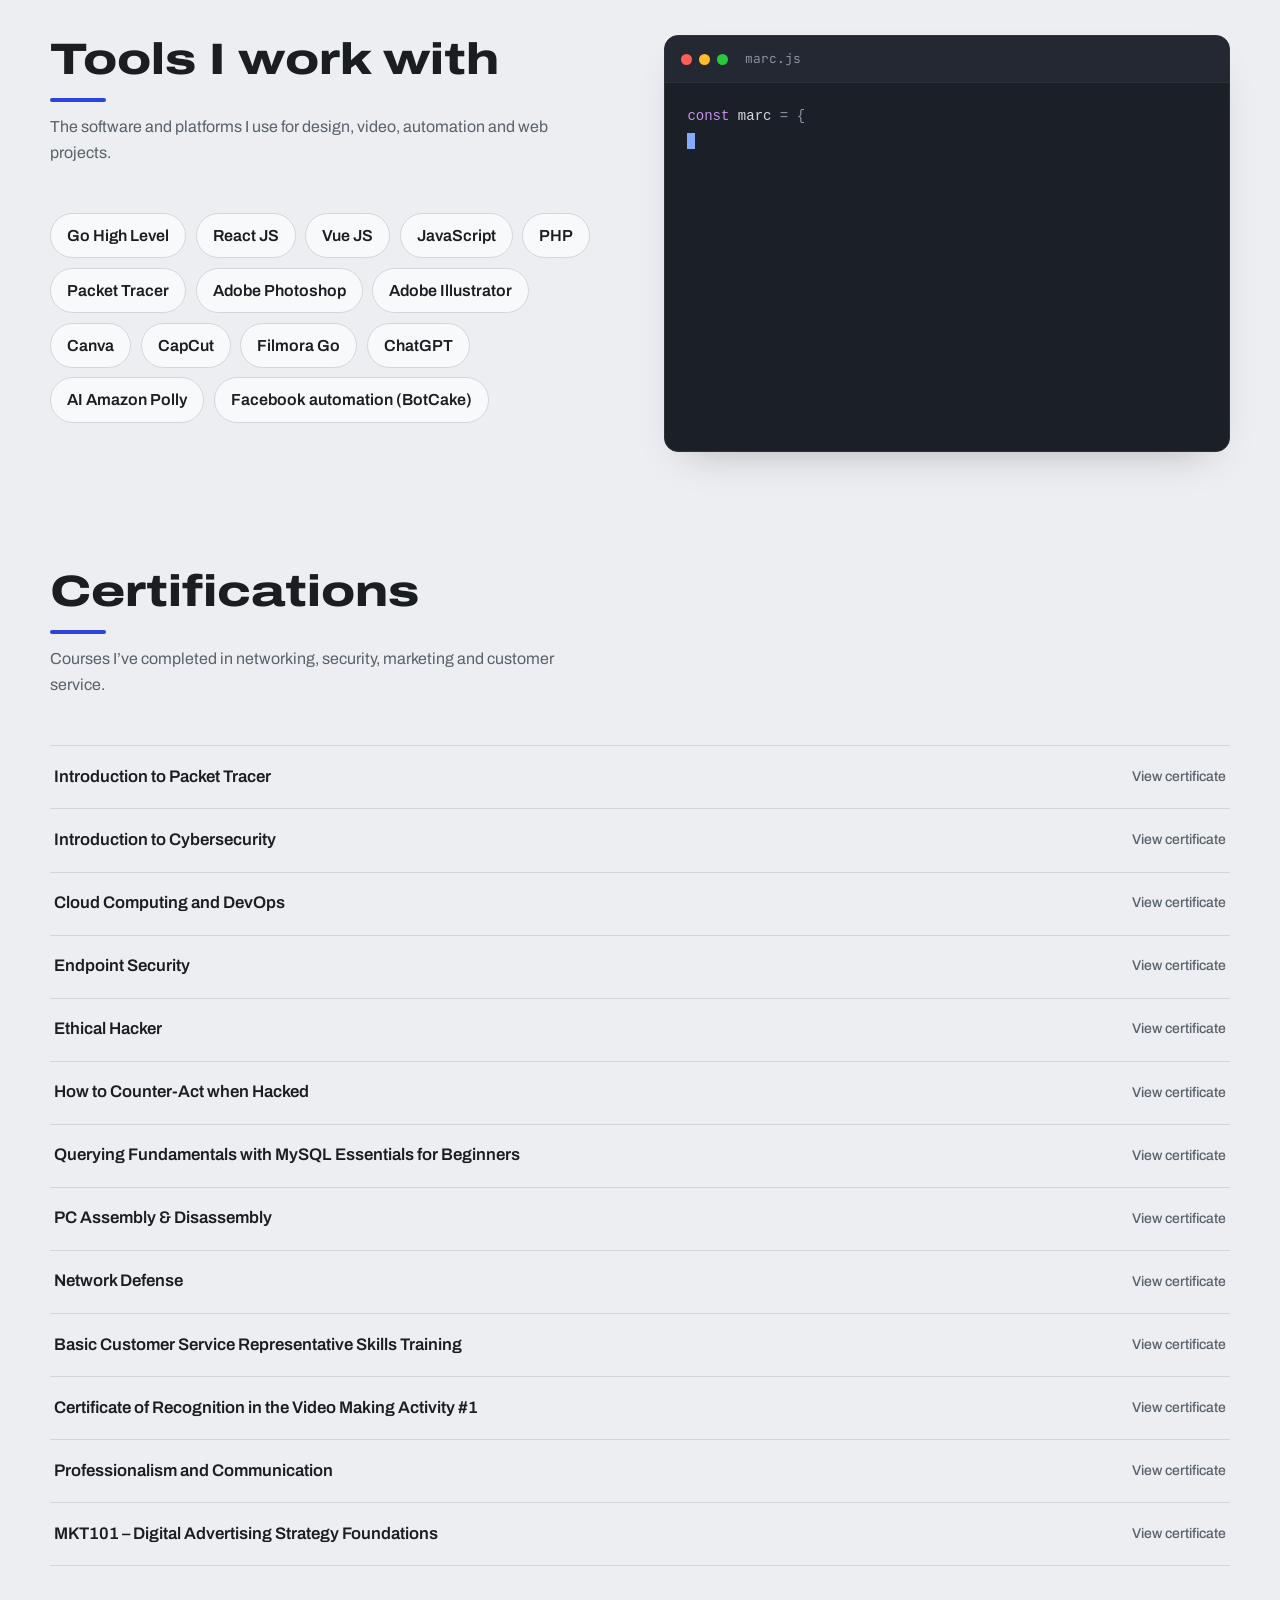
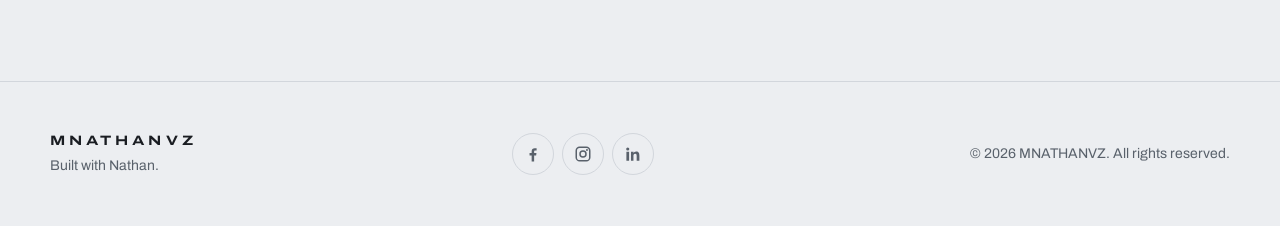
==== commit 12378021: "update" ====
--- a/index.html
+++ b/index.html
@@ -14,18 +14,68 @@
 
   <link rel="stylesheet" href="css/style.css">
 
-  <!-- Set the saved theme before the page paints (prevents a white flash) -->
+  <!-- Set the saved theme (and the entrance screen) before the page paints -->
   <script>
     (function () {
       try {
         var saved = localStorage.getItem("theme");
         var dark = window.matchMedia("(prefers-color-scheme: dark)").matches;
         document.documentElement.dataset.theme = saved || (dark ? "dark" : "light");
+
+        // Entrance screen: once per visit (see js/intro.js)
+        var calm = window.matchMedia("(prefers-reduced-motion: reduce)").matches;
+        if (!sessionStorage.getItem("introSeen") && !calm) {
+          document.documentElement.classList.add("is-intro");
+        }
       } catch (e) {}
     })();
   </script>
 </head>
 <body>
+
+  <!-- ========== ENTRANCE SCREEN (js/intro.js) ==========
+       The logo is cut into 3 pieces that fly together, lock into place,
+       get traced and polished, then the logo flies up into the header. -->
+  <div class="intro" aria-hidden="true">
+    <div class="intro-inner">
+      <svg class="intro-mark" viewBox="8 13 184 136">
+        <defs>
+          <clipPath id="cut-left"><rect x="0" y="0" width="70" height="160"/></clipPath>
+          <clipPath id="cut-center"><rect x="70" y="0" width="60" height="160"/></clipPath>
+          <clipPath id="cut-right"><rect x="130" y="0" width="70" height="160"/></clipPath>
+          <clipPath id="logo-shape"><path fill-rule="evenodd" d="M40 15.5H63.75L100 122.5L136.25 15.5H160L190 107.5L148.75 132.5L187.5 146.25L128 138L126 146.25H74L72 138L12.5 146.25L51.25 132.5L10 107.5Z M50 42.5L30 105L37.5 98.75L68 128Z M150 42.5L170 105L162.5 98.75L132 128Z"/></clipPath>
+          <linearGradient id="shine" x1="0" x2="1" y1="0" y2="0">
+            <stop offset="0" stop-color="#fff" stop-opacity="0"/>
+            <stop offset="0.5" stop-color="#fff" stop-opacity="0.85"/>
+            <stop offset="1" stop-color="#fff" stop-opacity="0"/>
+          </linearGradient>
+        </defs>
+
+        <!-- 1. Three pieces -->
+        <g class="piece piece-left" clip-path="url(#cut-left)"><path fill-rule="evenodd" d="M40 15.5H63.75L100 122.5L136.25 15.5H160L190 107.5L148.75 132.5L187.5 146.25L128 138L126 146.25H74L72 138L12.5 146.25L51.25 132.5L10 107.5Z M50 42.5L30 105L37.5 98.75L68 128Z M150 42.5L170 105L162.5 98.75L132 128Z"/></g>
+        <g class="piece piece-center" clip-path="url(#cut-center)"><path fill-rule="evenodd" d="M40 15.5H63.75L100 122.5L136.25 15.5H160L190 107.5L148.75 132.5L187.5 146.25L128 138L126 146.25H74L72 138L12.5 146.25L51.25 132.5L10 107.5Z M50 42.5L30 105L37.5 98.75L68 128Z M150 42.5L170 105L162.5 98.75L132 128Z"/></g>
+        <g class="piece piece-right" clip-path="url(#cut-right)"><path fill-rule="evenodd" d="M40 15.5H63.75L100 122.5L136.25 15.5H160L190 107.5L148.75 132.5L187.5 146.25L128 138L126 146.25H74L72 138L12.5 146.25L51.25 132.5L10 107.5Z M50 42.5L30 105L37.5 98.75L68 128Z M150 42.5L170 105L162.5 98.75L132 128Z"/></g>
+
+        <!-- 2. Solid logo shown once the pieces lock -->
+        <path class="mark-solid" fill-rule="evenodd" d="M40 15.5H63.75L100 122.5L136.25 15.5H160L190 107.5L148.75 132.5L187.5 146.25L128 138L126 146.25H74L72 138L12.5 146.25L51.25 132.5L10 107.5Z M50 42.5L30 105L37.5 98.75L68 128Z M150 42.5L170 105L162.5 98.75L132 128Z"/>
+
+        <!-- 3. Outline trace + shine sweep -->
+        <path class="mark-trace" pathLength="1" fill-rule="evenodd" d="M40 15.5H63.75L100 122.5L136.25 15.5H160L190 107.5L148.75 132.5L187.5 146.25L128 138L126 146.25H74L72 138L12.5 146.25L51.25 132.5L10 107.5Z M50 42.5L30 105L37.5 98.75L68 128Z M150 42.5L170 105L162.5 98.75L132 128Z"/>
+        <g clip-path="url(#logo-shape)">
+          <rect class="mark-shine" x="-60" y="0" width="50" height="160" fill="url(#shine)"/>
+        </g>
+      </svg>
+
+      <!-- Impact ring when the pieces lock -->
+      <span class="intro-ring"></span>
+
+      <!-- Wordmark: each letter drops in -->
+      <p class="intro-word">
+        <span>M</span><span>N</span><span>A</span><span>T</span><span>H</span><span>A</span><span>N</span><span>V</span><span>Z</span>
+      </p>
+    </div>
+    <button class="intro-skip" type="button">Skip</button>
+  </div>
 
   <!-- Scroll progress bar (width set by js/animations.js) -->
   <div class="scroll-progress" aria-hidden="true"></div>
@@ -229,7 +279,9 @@
   </button>
 
   <script src="js/main.js"></script>
+  <script src="js/intro.js"></script>
   <script src="js/animations.js"></script>
+  <script src="js/data/live-site-files.js"></script>
   <script src="js/file-check.js"></script>
   <script src="js/code-effects.js"></script>
 </body>
--- a/css/style.css
+++ b/css/style.css
@@ -16,6 +16,7 @@
    13. Animations
    14. Programming effects (code rain + code editor)
    15. Extra animations (page transitions, scroll bar, tilt, ripple…)
+   16. Entrance screen (js/intro.js)
    ================================================================= */
 
 
@@ -1712,3 +1713,237 @@
 .about-grid:not(:has(.profile-photo)) {
   grid-template-columns: 1fr;
 }
+
+
+/* ---------- 16. Entrance screen ---------- */
+.intro {
+  display: none;
+}
+
+/* Shown only while <html> has .is-intro (set in the <head> script) */
+.is-intro {
+  overflow: hidden;
+}
+
+.is-intro .intro,
+.intro.is-leaving {
+  position: fixed;
+  inset: 0;
+  z-index: 100;
+  display: grid;
+  place-items: center;
+  background: #101317;
+  color: #d4d4d4;
+}
+
+/* Page animations wait underneath until the intro is done */
+.is-intro main,
+.is-intro main * {
+  animation-play-state: paused !important;
+}
+
+.intro-inner {
+  position: relative;
+  display: grid;
+  justify-items: center;
+  gap: 1.75rem;
+}
+
+/* --- The logo --- */
+.intro-mark {
+  width: clamp(140px, 22vw, 220px);
+  height: auto;
+  overflow: visible;
+  fill: #d4d4d4;
+  transition: transform 0.85s cubic-bezier(0.7, 0, 0.2, 1), fill 0.85s ease;
+}
+
+/* 1. Pieces fly in from different directions and snap together */
+.piece {
+  transform-box: fill-box;
+  transform-origin: center;
+  opacity: 0;
+  animation: 0.8s cubic-bezier(0.34, 1.4, 0.64, 1) forwards;
+}
+
+.piece-left {
+  animation-name: piece-left;
+  animation-delay: 0.15s;
+}
+
+.piece-right {
+  animation-name: piece-right;
+  animation-delay: 0.15s;
+}
+
+.piece-center {
+  animation-name: piece-center;
+  animation-delay: 0.3s;
+}
+
+@keyframes piece-left {
+  from { opacity: 0; transform: translate(-160px, 50px) rotate(-35deg) scale(0.6); }
+  to { opacity: 1; transform: none; }
+}
+
+@keyframes piece-right {
+  from { opacity: 0; transform: translate(160px, 50px) rotate(35deg) scale(0.6); }
+  to { opacity: 1; transform: none; }
+}
+
+@keyframes piece-center {
+  from { opacity: 0; transform: translateY(-140px) scale(0.4); }
+  to { opacity: 1; transform: none; }
+}
+
+/* 2. Once locked: one solid logo (no seams) + a quick "thump" */
+.mark-solid {
+  opacity: 0;
+}
+
+.is-assembled .piece {
+  display: none;
+}
+
+.is-assembled .mark-solid {
+  opacity: 1;
+}
+
+.is-assembled .intro-mark {
+  animation: thump 0.45s ease-out;
+}
+
+@keyframes thump {
+  40% { transform: scale(1.08); }
+}
+
+/* Impact ring */
+.intro-ring {
+  position: absolute;
+  top: calc(clamp(140px, 22vw, 220px) * 0.37);
+  left: 50%;
+  width: clamp(140px, 22vw, 220px);
+  aspect-ratio: 1;
+  border: 2px solid #8e9cff;
+  border-radius: 50%;
+  opacity: 0;
+  transform: translate(-50%, -50%) scale(0.3);
+  pointer-events: none;
+}
+
+.is-assembled .intro-ring {
+  animation: ring 0.9s ease-out forwards;
+}
+
+@keyframes ring {
+  0% { opacity: 0.9; transform: translate(-50%, -50%) scale(0.5); }
+  100% { opacity: 0; transform: translate(-50%, -50%) scale(2.2); }
+}
+
+/* 3. Outline trace in the accent color, then the shine sweep */
+.mark-trace {
+  fill: none;
+  stroke: #8e9cff;
+  stroke-width: 1.4;
+  stroke-linejoin: round;
+  stroke-dasharray: 1;
+  stroke-dashoffset: 1;
+  opacity: 0;
+}
+
+.is-assembled .mark-trace {
+  animation: trace 1.1s var(--ease) 0.1s forwards;
+}
+
+@keyframes trace {
+  0% { opacity: 1; stroke-dashoffset: 1; }
+  70% { opacity: 1; stroke-dashoffset: 0; }
+  100% { opacity: 0; stroke-dashoffset: 0; }
+}
+
+.mark-shine {
+  transform: skewX(-20deg);
+}
+
+.is-assembled .mark-shine {
+  animation: shine 0.9s ease-in-out 0.7s forwards;
+}
+
+@keyframes shine {
+  to { transform: skewX(-20deg) translateX(290px); }
+}
+
+/* 4. Wordmark letters drop in one by one */
+.intro-word {
+  display: flex;
+  gap: 0.55em;
+  margin-right: -0.55em; /* keeps it centered under the logo */
+  font-stretch: 125%;
+  font-weight: 700;
+  font-size: clamp(0.85rem, 1.6vw, 1.1rem);
+  color: #d4d4d4;
+}
+
+.intro-word span {
+  opacity: 0;
+  transform: translateY(-18px);
+}
+
+.is-assembled .intro-word span {
+  animation: letter-drop 0.5s var(--ease-out) forwards;
+}
+
+.intro-word span:nth-child(1) { animation-delay: 0.35s; }
+.intro-word span:nth-child(2) { animation-delay: 0.4s; }
+.intro-word span:nth-child(3) { animation-delay: 0.45s; }
+.intro-word span:nth-child(4) { animation-delay: 0.5s; }
+.intro-word span:nth-child(5) { animation-delay: 0.55s; }
+.intro-word span:nth-child(6) { animation-delay: 0.6s; }
+.intro-word span:nth-child(7) { animation-delay: 0.65s; }
+.intro-word span:nth-child(8) { animation-delay: 0.7s; }
+.intro-word span:nth-child(9) { animation-delay: 0.75s; }
+
+@keyframes letter-drop {
+  to { opacity: 1; transform: none; }
+}
+
+/* Skip button */
+.intro-skip {
+  position: absolute;
+  top: calc(1.25rem + env(safe-area-inset-top, 0px));
+  right: 1.5rem;
+  padding: 0.4rem 0.9rem;
+  border: 1px solid #2d333b;
+  border-radius: 999px;
+  background: transparent;
+  color: #8b93a1;
+  font: inherit;
+  font-size: 0.8rem;
+  cursor: pointer;
+  transition: color 0.2s, border-color 0.2s;
+}
+
+.intro-skip:hover {
+  color: #fff;
+  border-color: #8b93a1;
+}
+
+/* Leaving: background fades, letters fall away, the logo flies to the header */
+.intro.is-leaving {
+  background-color: transparent;
+  pointer-events: none;
+  transition: background-color 0.7s ease 0.1s;
+}
+
+.intro.is-leaving .intro-mark {
+  fill: var(--logo);
+  animation: none;
+}
+
+.intro.is-leaving .intro-word,
+.intro.is-leaving .intro-skip,
+.intro.is-leaving .intro-ring {
+  opacity: 0;
+  transform: translateY(16px);
+  transition: opacity 0.3s ease, transform 0.3s ease;
+}
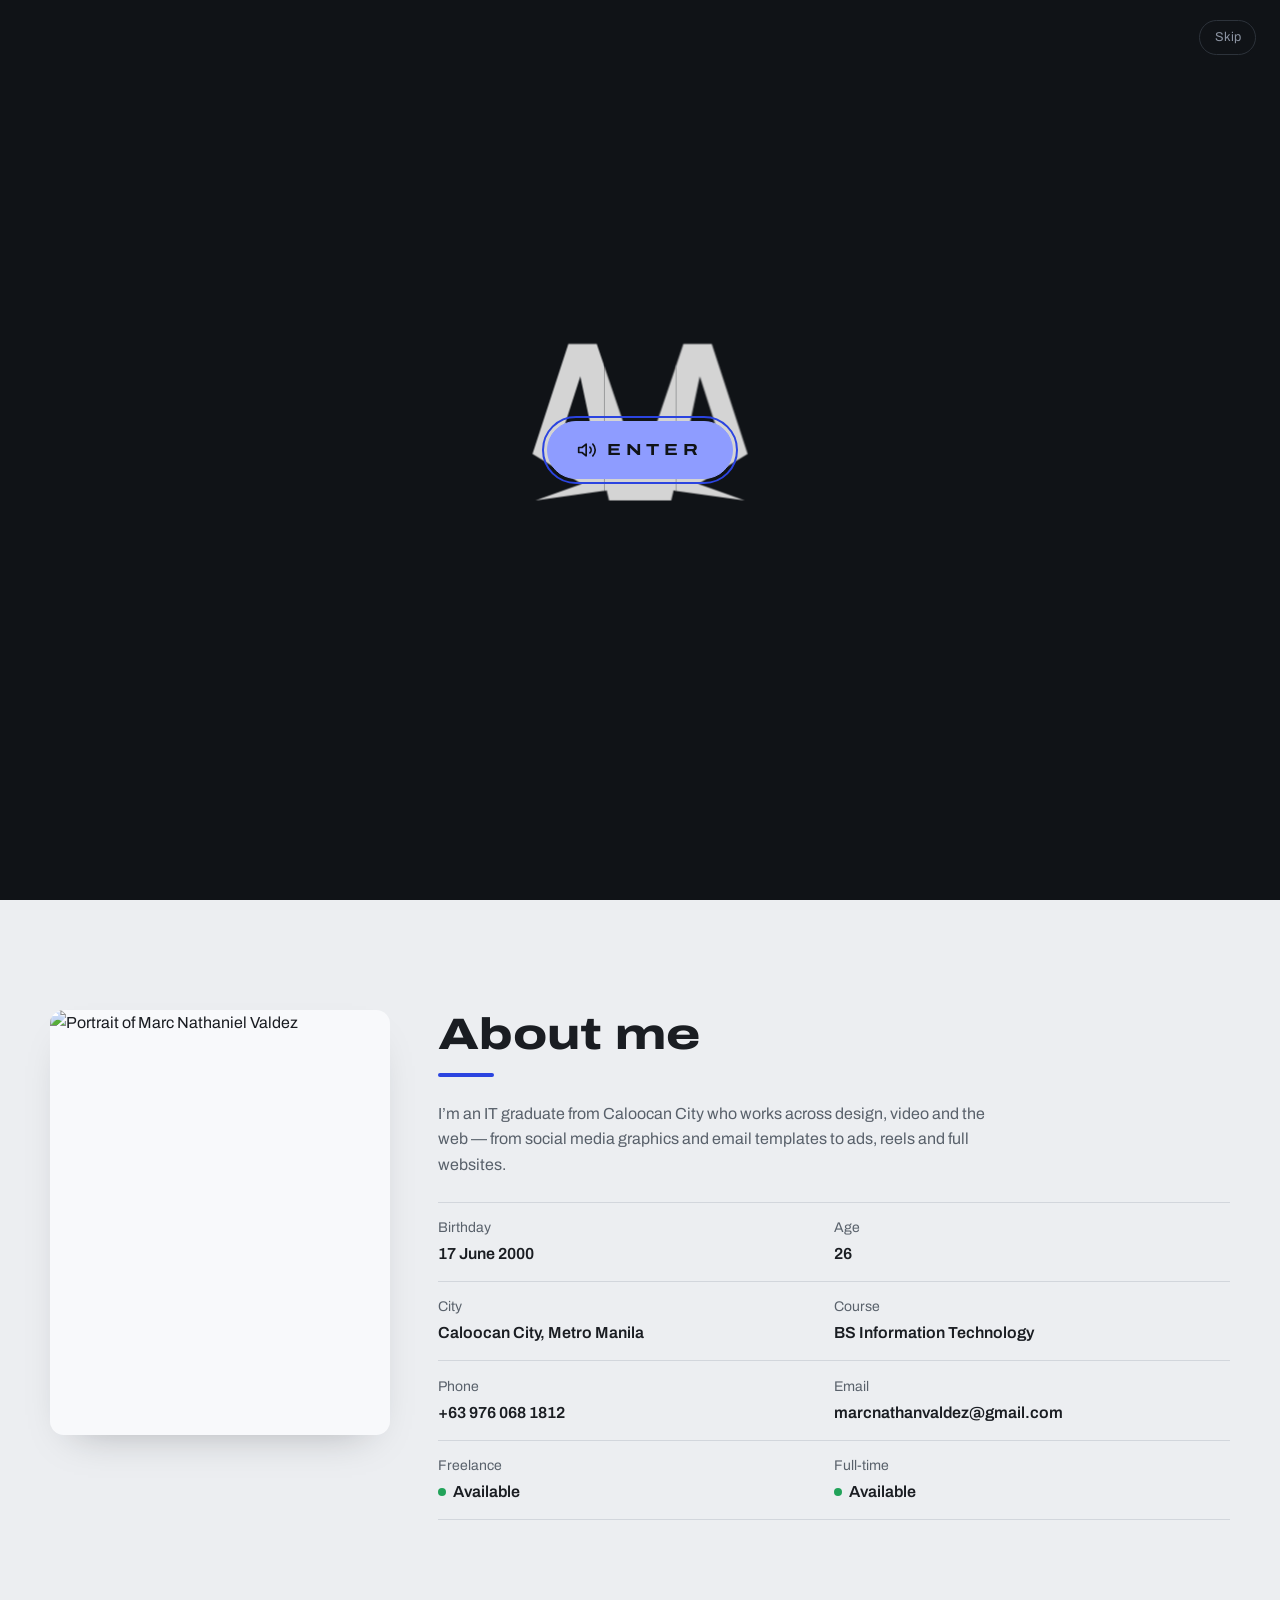
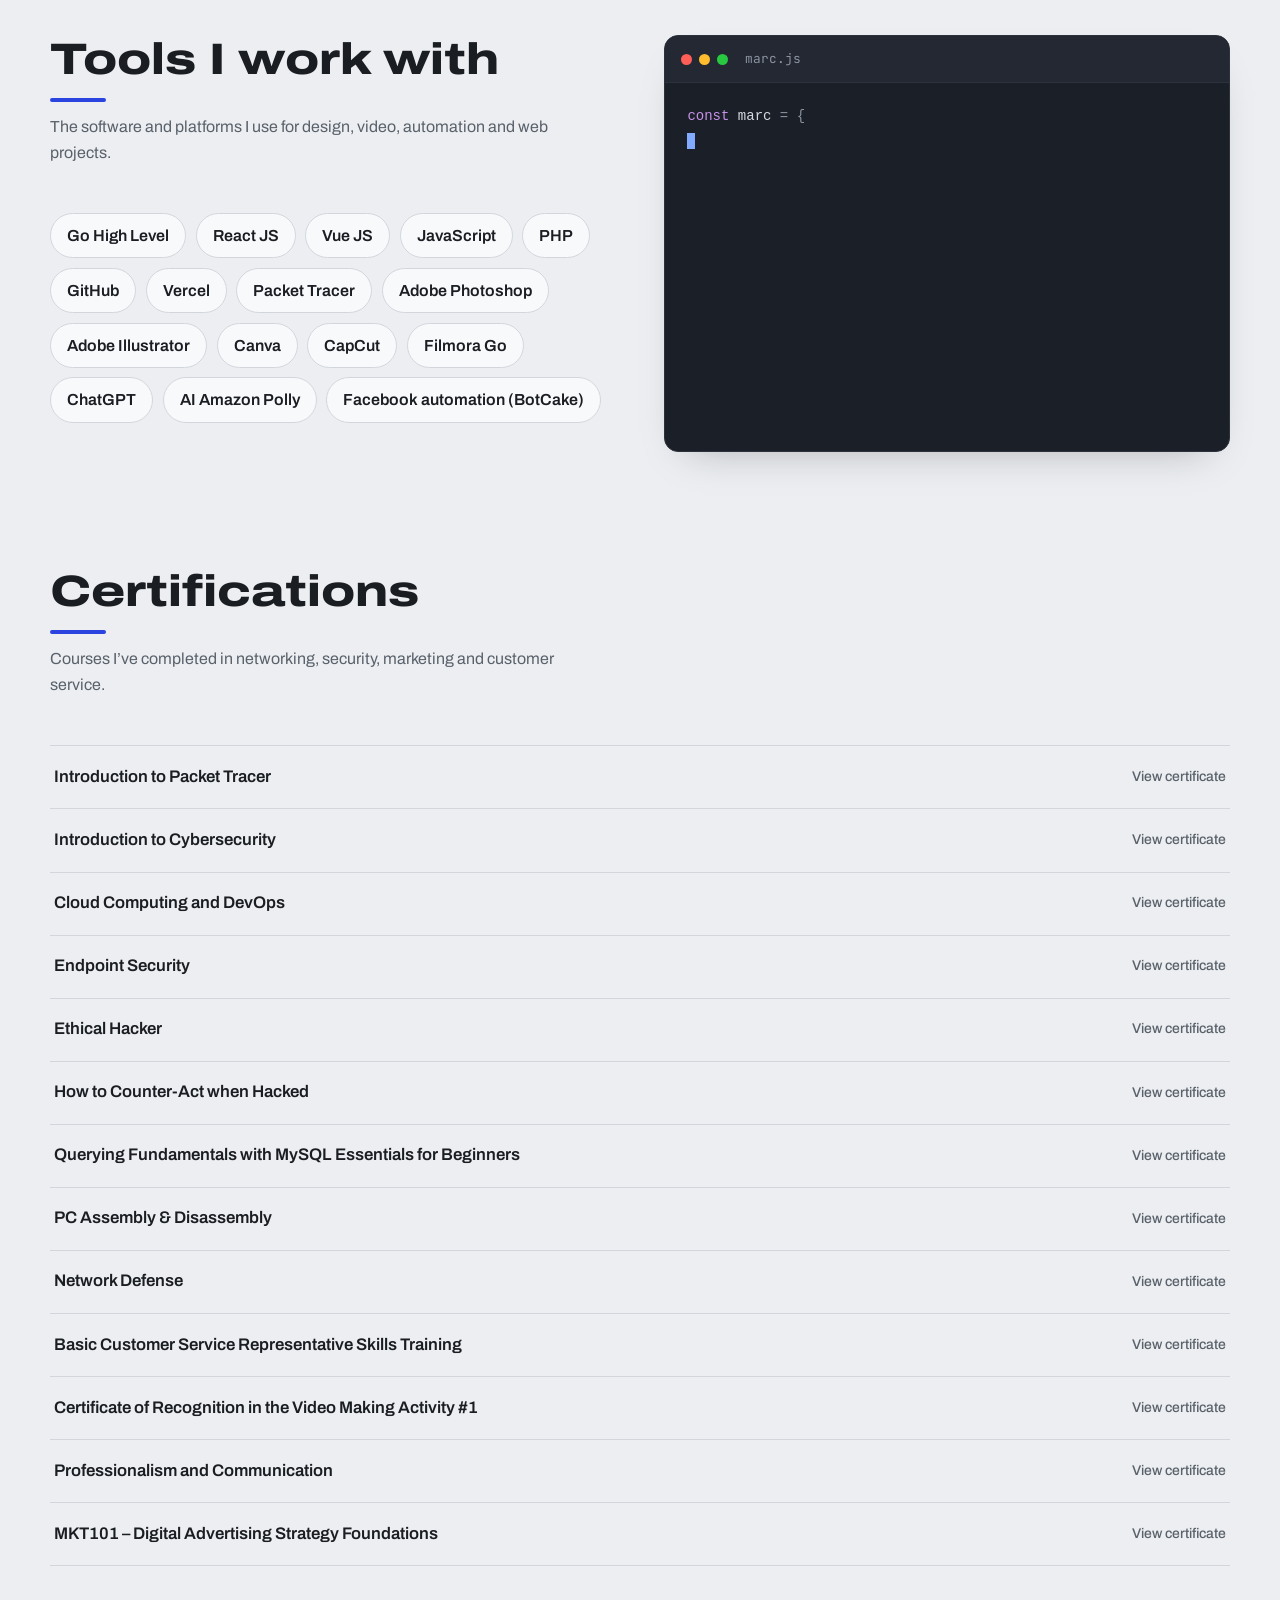
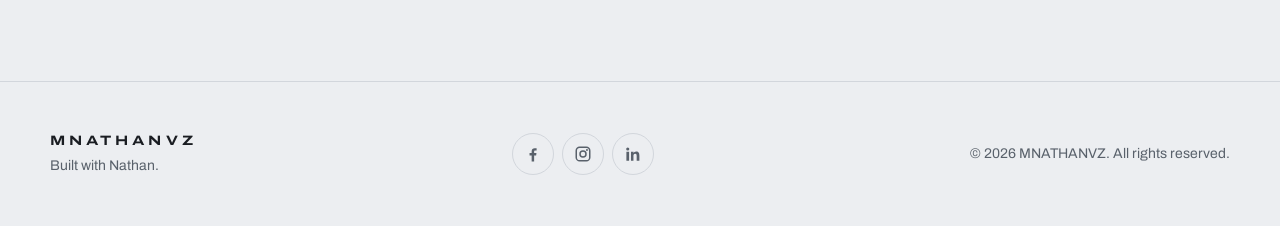
==== commit 09ea94f6: "updated" ====
--- a/index.html
+++ b/index.html
@@ -33,7 +33,7 @@
 </head>
 <body>
 
-  <!-- ========== ENTRANCE SCREEN (js/intro.js) ==========
+  <!-- ========== ENTRANCE SCREEN (js/intro.js + js/intro-sound.js) ==========
        The logo is cut into 3 pieces that fly together, lock into place,
        get traced and polished, then the logo flies up into the header. -->
   <div class="intro" aria-hidden="true">
@@ -74,6 +74,14 @@
         <span>M</span><span>N</span><span>A</span><span>T</span><span>H</span><span>A</span><span>N</span><span>V</span><span>Z</span>
       </p>
     </div>
+    <!-- Shown when the browser needs a click before it allows sound -->
+    <div class="intro-gate">
+      <button class="intro-enter" type="button">
+        <svg viewBox="0 0 24 24" aria-hidden="true"><path d="M11 5 6 9H2v6h4l5 4zM15.5 8.5a5 5 0 0 1 0 7M19 5a10 10 0 0 1 0 14"/></svg>
+        Enter
+      </button>
+    </div>
+
     <button class="intro-skip" type="button">Skip</button>
   </div>
 
@@ -83,16 +91,16 @@
   <!-- ========== HEADER ========== -->
   <header class="site-header">
     <div class="container">
-      <a class="brand" href="index.html" aria-label="MNATHANVZ home">
+      <a class="brand" href="./" aria-label="MNATHANVZ home">
         <svg viewBox="8 13 184 136" aria-hidden="true"><path fill-rule="evenodd" d="M40 15.5H63.75L100 122.5L136.25 15.5H160L190 107.5L148.75 132.5L187.5 146.25L128 138L126 146.25H74L72 138L12.5 146.25L51.25 132.5L10 107.5Z M50 42.5L30 105L37.5 98.75L68 128Z M150 42.5L170 105L162.5 98.75L132 128Z"/></svg>
         <span class="brand-name">MNATHANVZ</span>
       </a>
 
       <nav class="nav" aria-label="Main">
         <ul>
-          <li><a href="index.html" aria-current="page">Home</a></li>
-          <li><a href="portfolio.html">Portfolio</a></li>
-          <li><a href="contact.html">Contact</a></li>
+          <li><a href="./" aria-current="page">Home</a></li>
+          <li><a href="portfolio">Portfolio</a></li>
+          <li><a href="contact">Contact</a></li>
         </ul>
 
         <button class="theme-toggle" type="button" aria-label="Switch to dark mode">
@@ -141,12 +149,13 @@
           </p>
 
           <div class="hero-actions load-in" style="--d:4">
-            <!-- Resume file: assets/documents/resume/Marc-Nathaniel-Valdez-CV.pdf (replace it to update) -->
-            <a class="btn btn-primary" href="assets/documents/resume/Marc-Nathaniel-Valdez-CV.pdf" download="Marc-Nathaniel-Valdez-CV.pdf" data-file="assets/documents/resume/Marc-Nathaniel-Valdez-CV.pdf">
-              <svg viewBox="0 0 24 24" fill="none" stroke="currentColor" stroke-width="2" stroke-linecap="round" stroke-linejoin="round" aria-hidden="true"><path d="M12 4v11m0 0-4.5-4.5M12 15l4.5-4.5M5 20h14"/></svg>
-              Download resume
+            <!-- Resume: opens in a view-only pop-up (js/resume-viewer.js).
+                 File: assets/documents/resume/Marc-Nathaniel-Valdez-CV.pdf (replace it to update) -->
+            <a class="btn btn-primary" href="assets/documents/resume/Marc-Nathaniel-Valdez-CV.pdf" target="_blank" rel="noopener" data-resume-viewer data-file="assets/documents/resume/Marc-Nathaniel-Valdez-CV.pdf">
+              <svg viewBox="0 0 24 24" fill="none" stroke="currentColor" stroke-width="2" stroke-linecap="round" stroke-linejoin="round" aria-hidden="true"><path d="M2 12s3.6-7 10-7 10 7 10 7-3.6 7-10 7S2 12 2 12z"/><circle cx="12" cy="12" r="3"/></svg>
+              View resume
             </a>
-            <a class="btn btn-ghost" href="portfolio.html">See my work</a>
+            <a class="btn btn-ghost" href="portfolio">See my work</a>
             <ul class="socials">
             <li><a href="https://www.facebook.com/mnathanvz" target="_blank" rel="noopener" aria-label="Facebook"><svg viewBox="0 0 24 24" aria-hidden="true"><path d="M13.5 22v-8h2.7l.4-3.2h-3.1V8.8c0-.9.3-1.6 1.6-1.6h1.7V4.4c-.3 0-1.3-.1-2.5-.1-2.5 0-4.1 1.5-4.1 4.2v2.3H7.4V14h2.8v8z"/></svg></a></li>
             <li><a href="https://www.instagram.com/mnathanvz/" target="_blank" rel="noopener" aria-label="Instagram"><svg viewBox="0 0 24 24" aria-hidden="true"><path fill-rule="evenodd" d="M7.5 2h9A5.5 5.5 0 0 1 22 7.5v9a5.5 5.5 0 0 1-5.5 5.5h-9A5.5 5.5 0 0 1 2 16.5v-9A5.5 5.5 0 0 1 7.5 2zm0 2A3.5 3.5 0 0 0 4 7.5v9A3.5 3.5 0 0 0 7.5 20h9a3.5 3.5 0 0 0 3.5-3.5v-9A3.5 3.5 0 0 0 16.5 4zM12 7a5 5 0 1 1 0 10 5 5 0 0 1 0-10zm0 2a3 3 0 1 0 0 6 3 3 0 0 0 0-6zm5.3-3.6a1.3 1.3 0 1 1 0 2.6 1.3 1.3 0 0 1 0-2.6z"/></svg></a></li>
@@ -208,6 +217,8 @@
             <li>Vue JS</li>
             <li>JavaScript</li>
             <li>PHP</li>
+            <li>GitHub</li>
+            <li>Vercel</li>
             <li>Packet Tracer</li>
             <li>Adobe Photoshop</li>
             <li>Adobe Illustrator</li>
@@ -257,6 +268,19 @@
     </section>
   </main>
 
+  <!-- Resume viewer (view only — no download button) -->
+  <dialog class="resume-viewer" id="resume-viewer" aria-label="Resume">
+    <div class="resume-viewer-bar">
+      <h2>Resume</h2>
+      <button class="resume-viewer-close" type="button" aria-label="Close">
+        <svg viewBox="0 0 24 24" aria-hidden="true"><path d="M6 6l12 12M18 6 6 18"/></svg>
+      </button>
+    </div>
+    <div class="resume-viewer-pages">
+      <p class="resume-viewer-status">Loading resume…</p>
+    </div>
+  </dialog>
+
   <!-- ========== FOOTER ========== -->
   <footer class="site-footer">
     <div class="container">
@@ -279,10 +303,12 @@
   </button>
 
   <script src="js/main.js"></script>
+  <script src="js/intro-sound.js"></script>
   <script src="js/intro.js"></script>
   <script src="js/animations.js"></script>
   <script src="js/data/live-site-files.js"></script>
   <script src="js/file-check.js"></script>
   <script src="js/code-effects.js"></script>
+  <script src="js/resume-viewer.js"></script>
 </body>
 </html>
--- a/css/style.css
+++ b/css/style.css
@@ -17,6 +17,8 @@
    14. Programming effects (code rain + code editor)
    15. Extra animations (page transitions, scroll bar, tilt, ripple…)
    16. Entrance screen (js/intro.js)
+   17. Resume viewer (js/resume-viewer.js)
+   18. YouTube projects + note
    ================================================================= */
 
 
@@ -1907,6 +1909,68 @@
   to { opacity: 1; transform: none; }
 }
 
+/* Waiting for "Enter": everything is paused, the gate is shown */
+.intro.is-waiting .intro-inner,
+.intro.is-waiting .intro-inner * {
+  animation-play-state: paused !important;
+}
+
+.intro-gate {
+  display: none;
+}
+
+.intro.is-waiting .intro-gate {
+  position: absolute;
+  inset: 0;
+  display: grid;
+  place-content: center;
+  justify-items: center;
+  gap: 0.9rem;
+  animation: fade-in 0.6s ease both;
+}
+
+.intro-enter {
+  display: inline-flex;
+  align-items: center;
+  gap: 0.6rem;
+  padding: 0.95rem 1.8rem;
+  border: 1px solid #3a414b;
+  border-radius: 999px;
+  background: transparent;
+  color: #e7eaee;
+  font: inherit;
+  font-weight: 700;
+  font-stretch: 125%;
+  letter-spacing: 0.3em;
+  text-transform: uppercase;
+  cursor: pointer;
+  transition: border-color 0.3s, background-color 0.3s, color 0.3s;
+  animation: gate-pulse 2.2s ease-in-out infinite;
+}
+
+.intro-enter svg {
+  width: 20px;
+  height: 20px;
+  fill: none;
+  stroke: currentColor;
+  stroke-width: 2;
+  stroke-linecap: round;
+  stroke-linejoin: round;
+}
+
+.intro-enter:hover,
+.intro-enter:focus-visible {
+  border-color: #8e9cff;
+  background: #8e9cff;
+  color: #101317;
+  animation: none;
+}
+
+@keyframes gate-pulse {
+  0%, 100% { box-shadow: 0 0 0 0 rgba(142, 156, 255, 0.35); }
+  50% { box-shadow: 0 0 0 12px rgba(142, 156, 255, 0); }
+}
+
 /* Skip button */
 .intro-skip {
   position: absolute;
@@ -1947,3 +2011,203 @@
   transform: translateY(16px);
   transition: opacity 0.3s ease, transform 0.3s ease;
 }
+
+
+/* ---------- 17. Resume viewer ---------- */
+.resume-viewer {
+  width: min(100% - 2rem, 860px);
+  height: min(100% - 2rem, 92vh);
+  max-height: none;
+  padding: 0;
+  border: 0;
+  border-radius: var(--radius);
+  background: var(--surface);
+  color: var(--ink);
+  box-shadow: 0 40px 80px -30px rgba(0, 0, 0, 0.6);
+  overflow: hidden;
+}
+
+.resume-viewer[open] {
+  display: flex;
+  flex-direction: column;
+  animation: lightbox-in 0.45s var(--ease-out);
+}
+
+.resume-viewer::backdrop {
+  background: rgba(10, 12, 15, 0.75);
+  backdrop-filter: blur(4px);
+}
+
+.resume-viewer[open]::backdrop {
+  animation: fade-in 0.3s ease;
+}
+
+.resume-viewer-bar {
+  display: flex;
+  align-items: center;
+  justify-content: space-between;
+  padding: 0.75rem 0.75rem 0.75rem 1.25rem;
+  border-bottom: 1px solid var(--line);
+}
+
+.resume-viewer-bar h2 {
+  font-size: 1.05rem;
+  font-stretch: 110%;
+}
+
+.resume-viewer-close {
+  display: grid;
+  place-items: center;
+  width: 40px;
+  height: 40px;
+  border: 0;
+  border-radius: 50%;
+  background: transparent;
+  color: var(--ink);
+  cursor: pointer;
+  transition: transform 0.3s var(--ease-out), background-color 0.2s;
+}
+
+.resume-viewer-close:hover {
+  background: var(--bg);
+  transform: rotate(90deg);
+}
+
+.resume-viewer-close svg {
+  width: 18px;
+  height: 18px;
+  stroke: currentColor;
+  stroke-width: 2.2;
+  stroke-linecap: round;
+}
+
+.resume-viewer-pages {
+  flex: 1;
+  display: grid;
+  justify-items: center;
+  align-content: start;
+  gap: 1rem;
+  padding: 1rem;
+  overflow-y: auto;
+  background: var(--bg);
+  -webkit-user-select: none;
+  user-select: none;
+}
+
+.resume-page {
+  max-width: 100%;
+  height: auto;
+  border-radius: 4px;
+  box-shadow: var(--shadow);
+  background: #fff;
+  animation: item-in 0.5s var(--ease-out) both;
+  animation-delay: calc(var(--i, 0) * 120ms);
+}
+
+.resume-viewer-status {
+  padding: 3rem 0;
+  color: var(--muted);
+}
+
+
+/* ---------- 18. YouTube projects + note ---------- */
+.youtube-note {
+  display: flex;
+  gap: 1rem;
+  align-items: flex-start;
+  margin: calc(var(--space-l) * -0.5) 0 var(--space-l);
+  padding: 1rem 1.25rem;
+  border: 1px solid var(--line);
+  border-left: 4px solid #ff0033;
+  border-radius: var(--radius-s);
+  background: var(--surface);
+  animation: rise 0.5s var(--ease-out) both;
+}
+
+.youtube-note[hidden] {
+  display: none;
+}
+
+.youtube-note-icon svg {
+  width: 28px;
+  height: 28px;
+  fill: #ff0033;
+}
+
+.youtube-note p {
+  color: var(--muted);
+}
+
+.youtube-note a {
+  color: var(--ink);
+  font-weight: 600;
+  text-decoration-color: var(--accent);
+  text-underline-offset: 3px;
+}
+
+.youtube-note a:hover {
+  color: var(--accent);
+}
+
+.youtube-note ul {
+  display: flex;
+  flex-wrap: wrap;
+  gap: 0.4rem 1.25rem;
+  margin: 0.5rem 0 0;
+  padding: 0;
+  list-style: none;
+}
+
+.youtube-note li::before {
+  content: "▶";
+  margin-right: 0.4rem;
+  font-size: 0.65rem;
+  color: #ff0033;
+}
+
+/* Card for a playlist without a thumbnail */
+.yt-tile {
+  position: absolute;
+  inset: 0;
+  display: grid;
+  place-content: center;
+  justify-items: center;
+  gap: 0.9rem;
+  padding: 1.25rem;
+  background: linear-gradient(160deg, #1d2127, #101317);
+  color: #fff;
+  text-align: center;
+  font-weight: 700;
+  font-stretch: 110%;
+  font-size: 1.15rem;
+  line-height: 1.25;
+}
+
+.yt-tile svg {
+  width: 56px;
+  height: 56px;
+  fill: #ff0033;
+  transition: transform 0.4s var(--ease-out);
+}
+
+.work-card:hover .yt-tile svg {
+  transform: scale(1.12);
+}
+
+/* 16:9 YouTube player in the pop-up */
+.yt-frame {
+  width: min(100%, 72vh * 16 / 9);
+  aspect-ratio: 16 / 9;
+}
+
+.yt-frame iframe {
+  display: block;
+  width: 100%;
+  height: 100%;
+  border: 0;
+}
+
+/* Only one project in the list: no previous/next arrows */
+.lightbox-nav[hidden] {
+  display: none;
+}
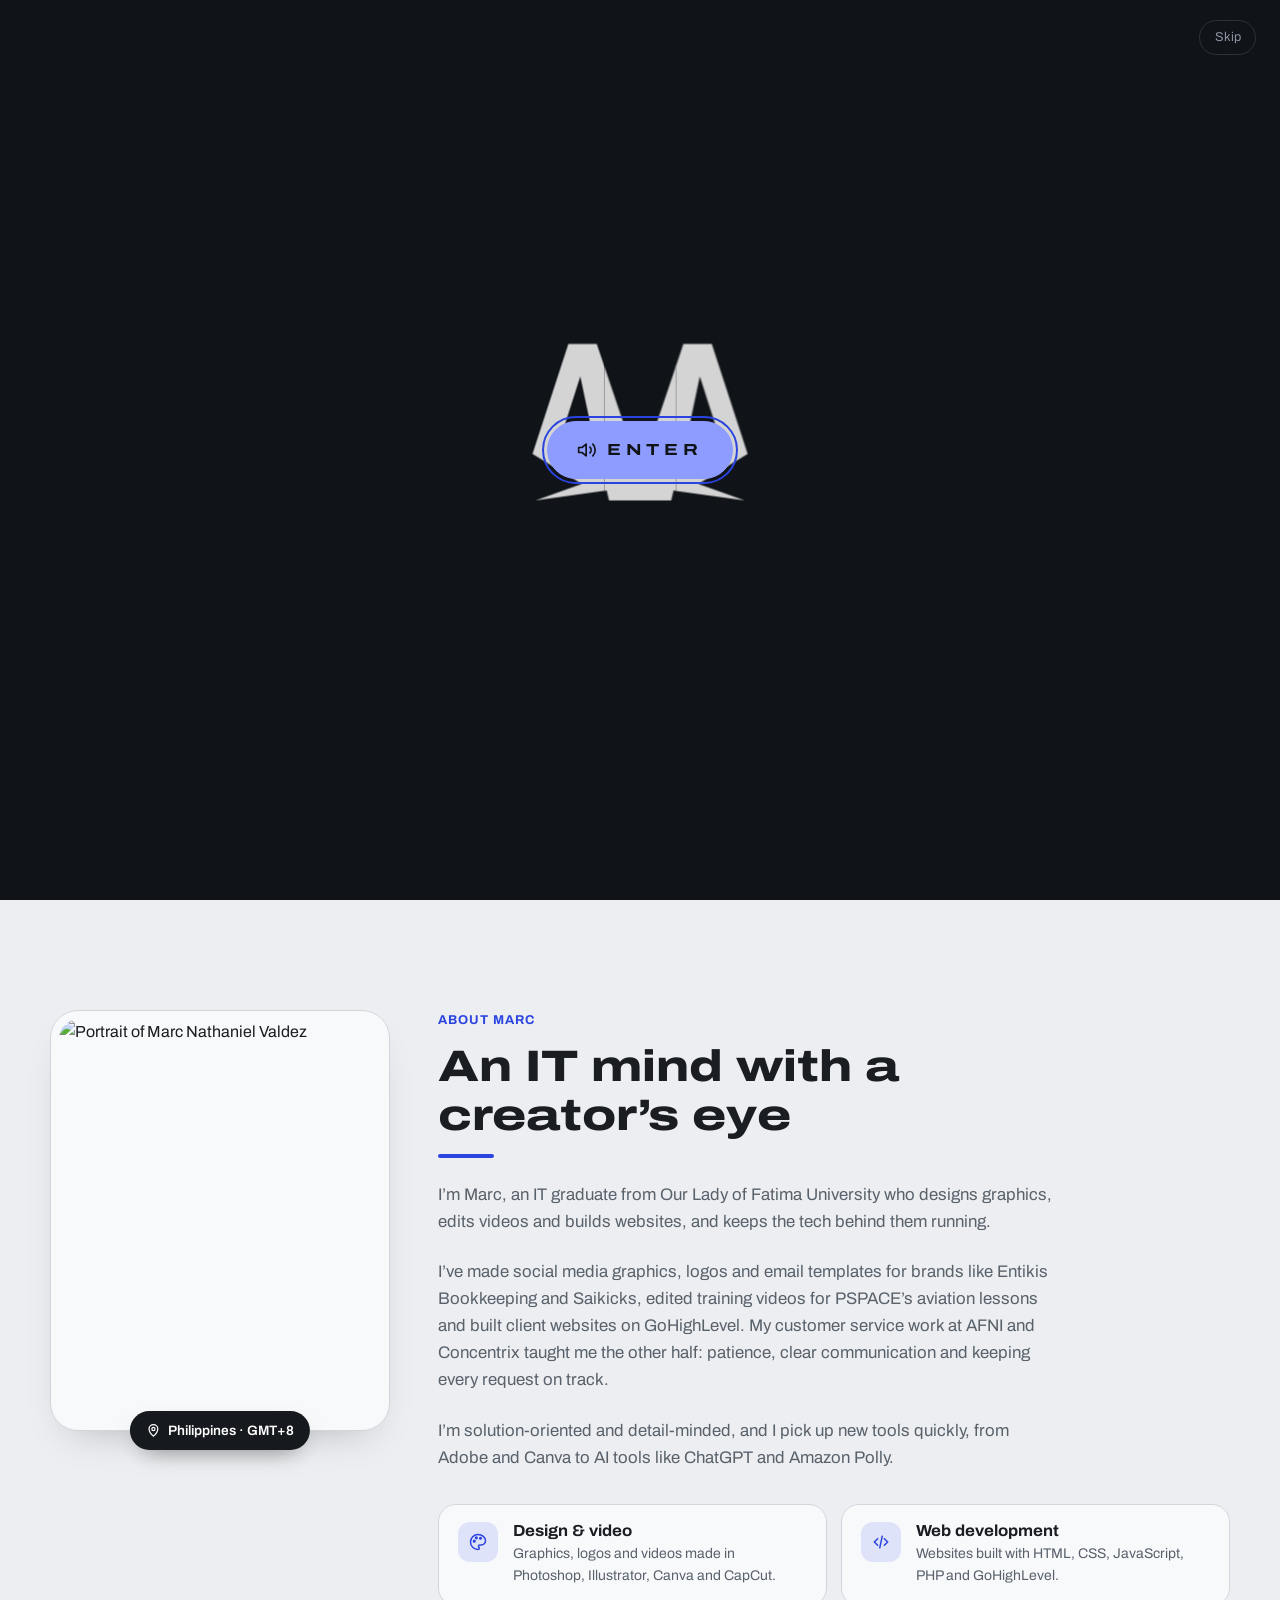
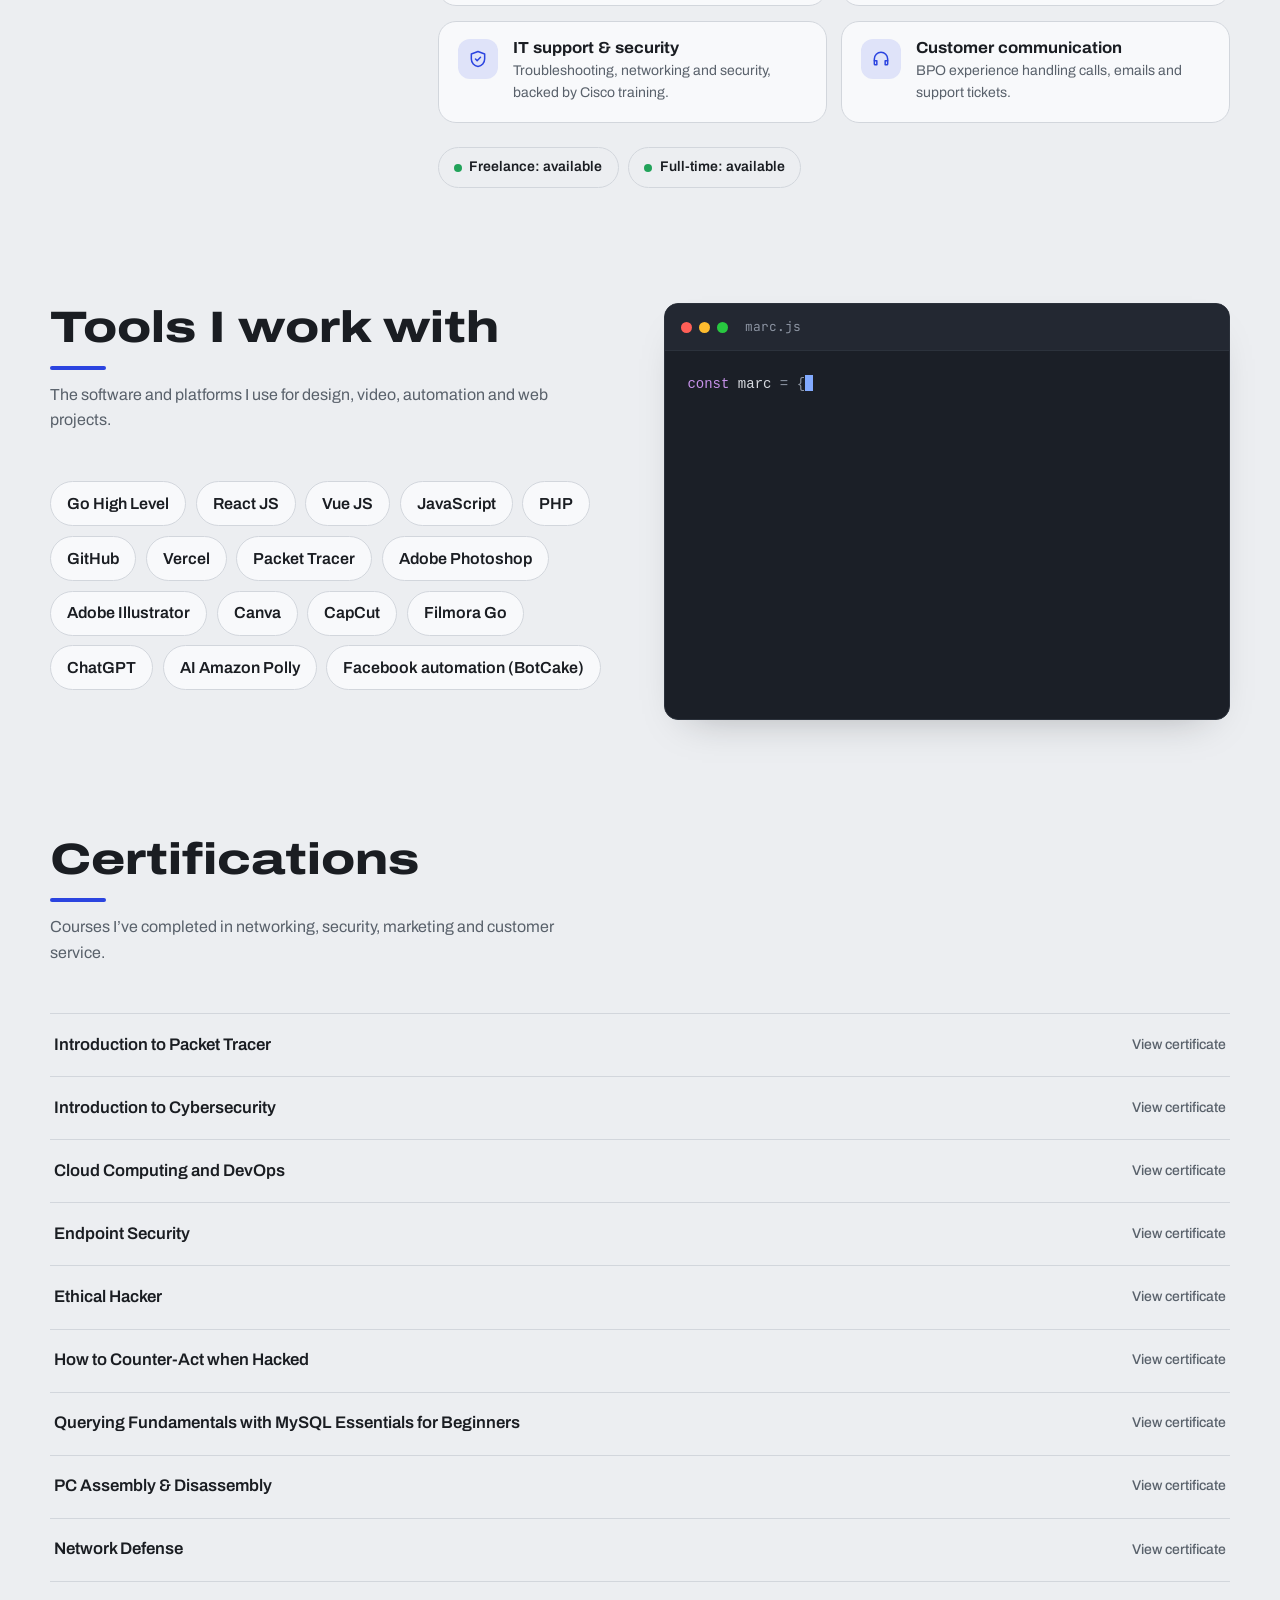
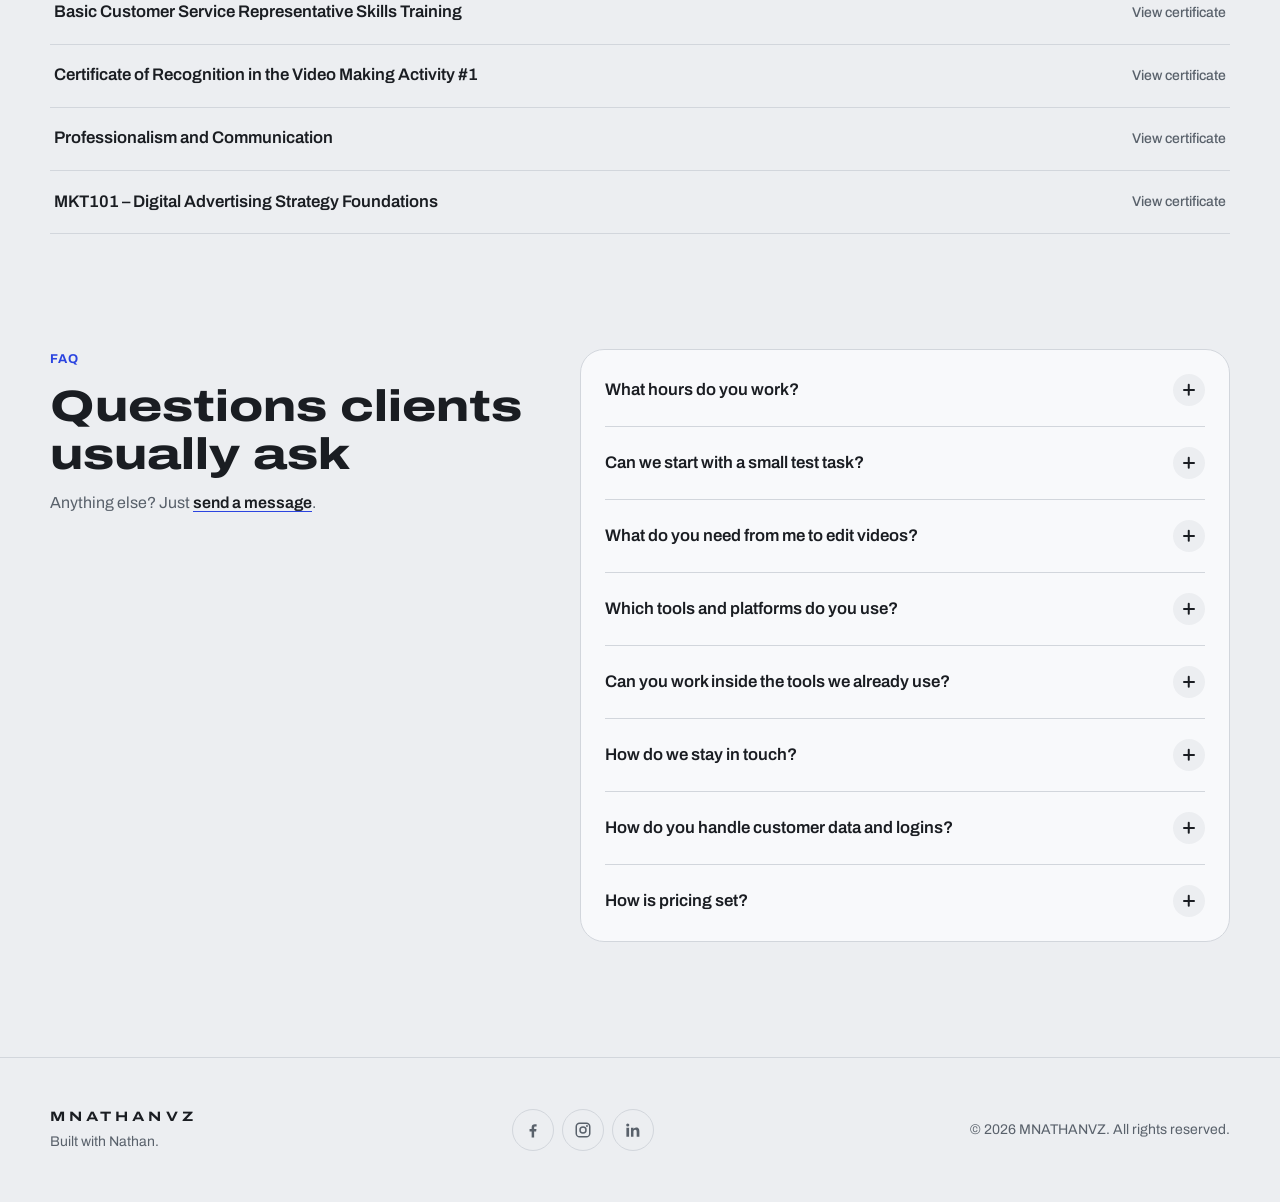
==== commit 16af2824: "new" ====
--- a/index.html
+++ b/index.html
@@ -177,28 +177,71 @@
     <!-- ========== ABOUT ========== -->
     <section class="section about" id="about">
       <div class="container about-grid">
-        <figure class="profile-photo reveal" data-tilt data-file="assets/images/profile/profile-img.png">
-          <img src="assets/images/profile/profile-img.png" alt="Portrait of Marc Nathaniel Valdez">
+        <figure class="profile-photo reveal" data-file="assets/images/profile/profile-img.png">
+          <div class="profile-frame" data-tilt>
+            <img src="assets/images/profile/profile-img.png" alt="Portrait of Marc Nathaniel Valdez">
+          </div>
+          <figcaption class="location-pill">
+            <svg viewBox="0 0 24 24" aria-hidden="true"><path d="M12 21s-7-6.2-7-11.5a7 7 0 0 1 14 0C19 14.8 12 21 12 21z"/><circle cx="12" cy="9.5" r="2.5"/></svg>
+            Philippines · GMT+8
+          </figcaption>
         </figure>
 
         <div class="about-body reveal">
-          <h2>About me</h2>
+          <p class="eyebrow">About Marc</p>
+          <h2>An IT mind with a creator’s eye</h2>
           <p>
-            I’m an IT graduate from Caloocan City who works across design, video and the web —
-            from social media graphics and email templates to ads, reels and full websites.
+            I’m Marc, an IT graduate from Our Lady of Fatima University who designs graphics,
+            edits videos and builds websites, and keeps the tech behind them running.
           </p>
-
-          <!-- Personal details: add or remove a <div> to change the list -->
-          <dl class="details stagger">
-            <div><dt>Birthday</dt><dd>17 June 2000</dd></div>
-            <div><dt>Age</dt><dd data-age-from="2000-06-17">26</dd></div>
-            <div><dt>City</dt><dd>Caloocan City, Metro Manila</dd></div>
-            <div><dt>Course</dt><dd>BS Information Technology</dd></div>
-            <div><dt>Phone</dt><dd><a href="tel:+639760681812">+63 976 068 1812</a></dd></div>
-            <div><dt>Email</dt><dd><a href="mailto:marcnathanvaldez@gmail.com">marcnathanvaldez@gmail.com</a></dd></div>
-            <div><dt>Freelance</dt><dd class="status-available">Available</dd></div>
-            <div><dt>Full-time</dt><dd class="status-available">Available</dd></div>
-          </dl>
+          <p>
+            I’ve made social media graphics, logos and email templates for brands like Entikis
+            Bookkeeping and Saikicks, edited training videos for PSPACE’s aviation lessons and built
+            client websites on GoHighLevel. My customer service work at AFNI and Concentrix taught me
+            the other half: patience, clear communication and keeping every request on track.
+          </p>
+          <p>
+            I’m solution-oriented and detail-minded, and I pick up new tools quickly, from Adobe and
+            Canva to AI tools like ChatGPT and Amazon Polly.
+          </p>
+
+          <!-- Skill cards: copy an <li> to add one -->
+          <ul class="skill-cards stagger">
+            <li class="skill-card">
+              <span class="skill-icon"><svg viewBox="0 0 24 24" aria-hidden="true"><path d="M12 3a9 9 0 1 0 0 18c1.1 0 1.5-.8 1.5-1.5 0-1.3-1-1.5-1-2.5 0-.8.7-1.5 1.5-1.5H16a5 5 0 0 0 5-5c0-4-4-7.5-9-7.5z"/><circle cx="7.5" cy="11" r="1"/><circle cx="10" cy="7" r="1"/><circle cx="15" cy="7.5" r="1"/></svg></span>
+              <div>
+                <h3>Design &amp; video</h3>
+                <p>Graphics, logos and videos made in Photoshop, Illustrator, Canva and CapCut.</p>
+              </div>
+            </li>
+            <li class="skill-card">
+              <span class="skill-icon"><svg viewBox="0 0 24 24" aria-hidden="true"><path d="m8 8-4 4 4 4M16 8l4 4-4 4M13.5 5l-3 14"/></svg></span>
+              <div>
+                <h3>Web development</h3>
+                <p>Websites built with HTML, CSS, JavaScript, PHP and GoHighLevel.</p>
+              </div>
+            </li>
+            <li class="skill-card">
+              <span class="skill-icon"><svg viewBox="0 0 24 24" aria-hidden="true"><path d="M12 3 4 6v6c0 4.5 3.4 8.3 8 9 4.6-.7 8-4.5 8-9V6z"/><path d="m9 12 2 2 4-4"/></svg></span>
+              <div>
+                <h3>IT support &amp; security</h3>
+                <p>Troubleshooting, networking and security, backed by Cisco training.</p>
+              </div>
+            </li>
+            <li class="skill-card">
+              <span class="skill-icon"><svg viewBox="0 0 24 24" aria-hidden="true"><path d="M4 14v-2a8 8 0 0 1 16 0v2"/><path d="M4 14h3v5H5a1 1 0 0 1-1-1zM20 14h-3v5h2a1 1 0 0 0 1-1z"/></svg></span>
+              <div>
+                <h3>Customer communication</h3>
+                <p>BPO experience handling calls, emails and support tickets.</p>
+              </div>
+            </li>
+          </ul>
+
+          <!-- Availability -->
+          <ul class="availability">
+            <li class="status-available">Freelance: available</li>
+            <li class="status-available">Full-time: available</li>
+          </ul>
         </div>
       </div>
     </section>
@@ -266,6 +309,52 @@
         </ul>
       </div>
     </section>
+
+    <!-- ========== FAQ ==========
+         Edit a question/answer, or copy a <details> block to add one. -->
+    <section class="section" id="faq">
+      <div class="container faq-grid">
+        <div class="faq-head reveal">
+          <p class="eyebrow">FAQ</p>
+          <h2>Questions clients usually ask</h2>
+          <p>Anything else? Just <a href="contact">send a message</a>.</p>
+        </div>
+        <div class="faq-list reveal">
+          <details class="faq-item">
+            <summary>What hours do you work?<span class="faq-toggle" aria-hidden="true"></span></summary>
+            <div class="faq-answer"><p>I’m based in the Philippines (GMT+8) and can adjust my schedule so it overlaps with your business hours.</p></div>
+          </details>
+          <details class="faq-item">
+            <summary>Can we start with a small test task?<span class="faq-toggle" aria-hidden="true"></span></summary>
+            <div class="faq-answer"><p>Yes. One graphic, a short video edit or a single landing page section is a good way to see how we work together before a bigger project.</p></div>
+          </details>
+          <details class="faq-item">
+            <summary>What do you need from me to edit videos?<span class="faq-toggle" aria-hidden="true"></span></summary>
+            <div class="faq-answer"><p>Your raw clips, logo and brand colors, any music or voiceover you want used, and an example of a style you like. For lesson or explainer videos, I can also write the script and create the voiceover with Amazon Polly.</p></div>
+          </details>
+          <details class="faq-item">
+            <summary>Which tools and platforms do you use?<span class="faq-toggle" aria-hidden="true"></span></summary>
+            <div class="faq-answer"><p>Photoshop, Illustrator and Canva for design; CapCut, Filmora Go and Canva for video; HTML, CSS, JavaScript, PHP, GoHighLevel, GitHub and Vercel for websites; and Facebook, Meta ads and BotCake for social media and chat automation.</p></div>
+          </details>
+          <details class="faq-item">
+            <summary>Can you work inside the tools we already use?<span class="faq-toggle" aria-hidden="true"></span></summary>
+            <div class="faq-answer"><p>Yes. I learn new software quickly and I’m happy to work in your accounts, templates and workflows instead of asking you to change them.</p></div>
+          </details>
+          <details class="faq-item">
+            <summary>How do we stay in touch?<span class="faq-toggle" aria-hidden="true"></span></summary>
+            <div class="faq-answer"><p>WhatsApp or email, whichever you prefer. I share progress as I go, so you always know where your project stands.</p></div>
+          </details>
+          <details class="faq-item">
+            <summary>How do you handle customer data and logins?<span class="faq-toggle" aria-hidden="true"></span></summary>
+            <div class="faq-answer"><p>Carefully. With training in cybersecurity, endpoint security and network defense, I use only the access I need, never share passwords over chat, and follow your company’s security rules.</p></div>
+          </details>
+          <details class="faq-item">
+            <summary>How is pricing set?<span class="faq-toggle" aria-hidden="true"></span></summary>
+            <div class="faq-answer"><p>It depends on the work: per graphic, per video or per website, or a monthly rate for ongoing tasks. Send me the details and I’ll give you a clear quote before we start.</p></div>
+          </details>
+        </div>
+      </div>
+    </section>
   </main>
 
   <!-- Resume viewer (view only — no download button) -->
--- a/css/style.css
+++ b/css/style.css
@@ -19,6 +19,7 @@
    16. Entrance screen (js/intro.js)
    17. Resume viewer (js/resume-viewer.js)
    18. YouTube projects + note
+   19. About (photo, skill cards) + FAQ
    ================================================================= */
 
 
@@ -552,10 +553,12 @@
     grid-template-columns: 1fr;
   }
 
+  /* Phone/tablet: logo sits centered above the text, smaller */
   .hero-mark {
     order: -1;
-    width: min(60%, 260px);
-    justify-self: start;
+    width: clamp(150px, 46vw, 220px);
+    justify-self: center;
+    margin-bottom: 0.5rem;
   }
 }
 
@@ -2211,3 +2214,288 @@
 .lightbox-nav[hidden] {
   display: none;
 }
+
+
+/* ---------- 19. About (photo, skill cards) + FAQ ---------- */
+.eyebrow {
+  font-size: 0.8rem;
+  font-weight: 700;
+  letter-spacing: 0.08em;
+  text-transform: uppercase;
+  color: var(--accent);
+}
+
+/* Profile photo: framed, with a location label */
+.profile-photo {
+  position: relative;
+  aspect-ratio: auto;
+  overflow: visible;
+  background: none;
+  box-shadow: none;
+  padding-bottom: 1.25rem;
+}
+
+.profile-frame {
+  padding: 8px;
+  border: 1px solid var(--line);
+  border-radius: 28px;
+  background: var(--surface);
+  box-shadow: var(--shadow);
+}
+
+.profile-frame img {
+  display: block;
+  width: 100%;
+  aspect-ratio: 4 / 5;
+  object-fit: cover;
+  border-radius: 20px;
+}
+
+.location-pill {
+  position: absolute;
+  left: 50%;
+  bottom: 0;
+  display: inline-flex;
+  align-items: center;
+  gap: 0.45rem;
+  padding: 0.55rem 1rem;
+  border-radius: 999px;
+  background: #16191d;
+  color: #fff;
+  font-size: 0.85rem;
+  font-weight: 600;
+  white-space: nowrap;
+  transform: translateX(-50%);
+  box-shadow: 0 10px 24px -12px rgba(0, 0, 0, 0.6);
+}
+
+.location-pill svg {
+  width: 15px;
+  height: 15px;
+  fill: none;
+  stroke: currentColor;
+  stroke-width: 2;
+}
+
+/* Phone: smaller photo, centered */
+@media (max-width: 760px) {
+  .profile-photo {
+    width: min(78%, 300px);
+    max-width: none;
+    margin-inline: auto;
+  }
+}
+
+/* About text */
+.about-body .eyebrow + h2 {
+  margin-top: -0.75rem;
+  max-width: 18ch;
+}
+
+.about-body > p:not(.eyebrow) {
+  font-size: 1.05rem;
+}
+
+/* Skill cards */
+.skill-cards {
+  display: grid;
+  grid-template-columns: repeat(2, minmax(0, 1fr));
+  gap: 0.9rem;
+  margin: 0.5rem 0 0;
+  padding: 0;
+  list-style: none;
+}
+
+.skill-card {
+  display: flex;
+  gap: 0.9rem;
+  align-items: flex-start;
+  padding: 1.1rem 1.2rem;
+  border: 1px solid var(--line);
+  border-radius: 18px;
+  background: var(--surface);
+}
+
+.reveal.is-visible .skill-card:hover {
+  border-color: var(--accent);
+  transform: translateY(-3px);
+}
+
+.skill-icon {
+  display: grid;
+  place-items: center;
+  flex-shrink: 0;
+  width: 40px;
+  height: 40px;
+  border-radius: 12px;
+  background: color-mix(in srgb, var(--accent) 12%, transparent);
+  color: var(--accent);
+}
+
+.skill-icon svg {
+  width: 20px;
+  height: 20px;
+  fill: none;
+  stroke: currentColor;
+  stroke-width: 1.8;
+  stroke-linecap: round;
+  stroke-linejoin: round;
+}
+
+.skill-card h3 {
+  font-size: 1rem;
+  font-stretch: 105%;
+  font-weight: 700;
+}
+
+.skill-card p {
+  margin-top: 0.2rem;
+  font-size: var(--step--1);
+  color: var(--muted);
+}
+
+@media (max-width: 560px) {
+  .skill-cards {
+    grid-template-columns: 1fr;
+  }
+}
+
+/* Freelance / full-time */
+.availability {
+  display: flex;
+  flex-wrap: wrap;
+  gap: 0.6rem;
+  margin: 0;
+  padding: 0;
+  list-style: none;
+}
+
+.availability li {
+  padding: 0.5rem 0.95rem;
+  border: 1px solid var(--line);
+  border-radius: 999px;
+  font-size: var(--step--1);
+  font-weight: 600;
+}
+
+/* FAQ */
+.faq-grid {
+  display: grid;
+  grid-template-columns: 1fr 1.35fr;
+  gap: var(--space-l);
+  align-items: start;
+}
+
+.faq-head {
+  display: grid;
+  gap: 0.75rem;
+}
+
+.faq-head h2 {
+  font-size: var(--step-3);
+}
+
+.faq-head > p:last-child {
+  color: var(--muted);
+}
+
+.faq-head a {
+  color: var(--ink);
+  font-weight: 600;
+  text-decoration-color: var(--accent);
+  text-underline-offset: 3px;
+}
+
+.faq-list {
+  padding: 0.25rem 1.5rem;
+  border: 1px solid var(--line);
+  border-radius: 24px;
+  background: var(--surface);
+}
+
+.faq-item + .faq-item {
+  border-top: 1px solid var(--line);
+}
+
+.faq-item summary {
+  display: flex;
+  align-items: center;
+  justify-content: space-between;
+  gap: 1rem;
+  padding: 1.25rem 0;
+  font-weight: 600;
+  font-size: 1.05rem;
+  list-style: none;
+  cursor: pointer;
+  transition: color 0.2s;
+}
+
+.faq-item summary::-webkit-details-marker {
+  display: none;
+}
+
+.faq-item summary:hover {
+  color: var(--accent);
+}
+
+/* Round +/× button */
+.faq-toggle {
+  position: relative;
+  flex-shrink: 0;
+  width: 32px;
+  height: 32px;
+  border-radius: 50%;
+  background: var(--bg);
+  transition: transform 0.35s var(--ease-out), background-color 0.2s;
+}
+
+.faq-toggle::before,
+.faq-toggle::after {
+  content: "";
+  position: absolute;
+  top: 50%;
+  left: 50%;
+  width: 12px;
+  height: 1.5px;
+  margin: -0.75px 0 0 -6px;
+  border-radius: 1px;
+  background: currentColor;
+}
+
+.faq-toggle::after {
+  transform: rotate(90deg);
+}
+
+.faq-item[open]:not(.is-closing) .faq-toggle {
+  transform: rotate(45deg);
+  background: var(--accent);
+  color: var(--accent-ink);
+}
+
+.faq-answer {
+  overflow: hidden;
+}
+
+.faq-answer p {
+  padding: 0 2.5rem 1.25rem 0;
+  color: var(--muted);
+}
+
+@media (max-width: 860px) {
+  .faq-grid {
+    grid-template-columns: 1fr;
+    gap: var(--space-m);
+  }
+
+  .faq-list {
+    padding: 0.25rem 1.1rem;
+  }
+
+  .faq-answer p {
+    padding-right: 0;
+  }
+}
+
+.about-body .eyebrow {
+  color: var(--accent);
+}
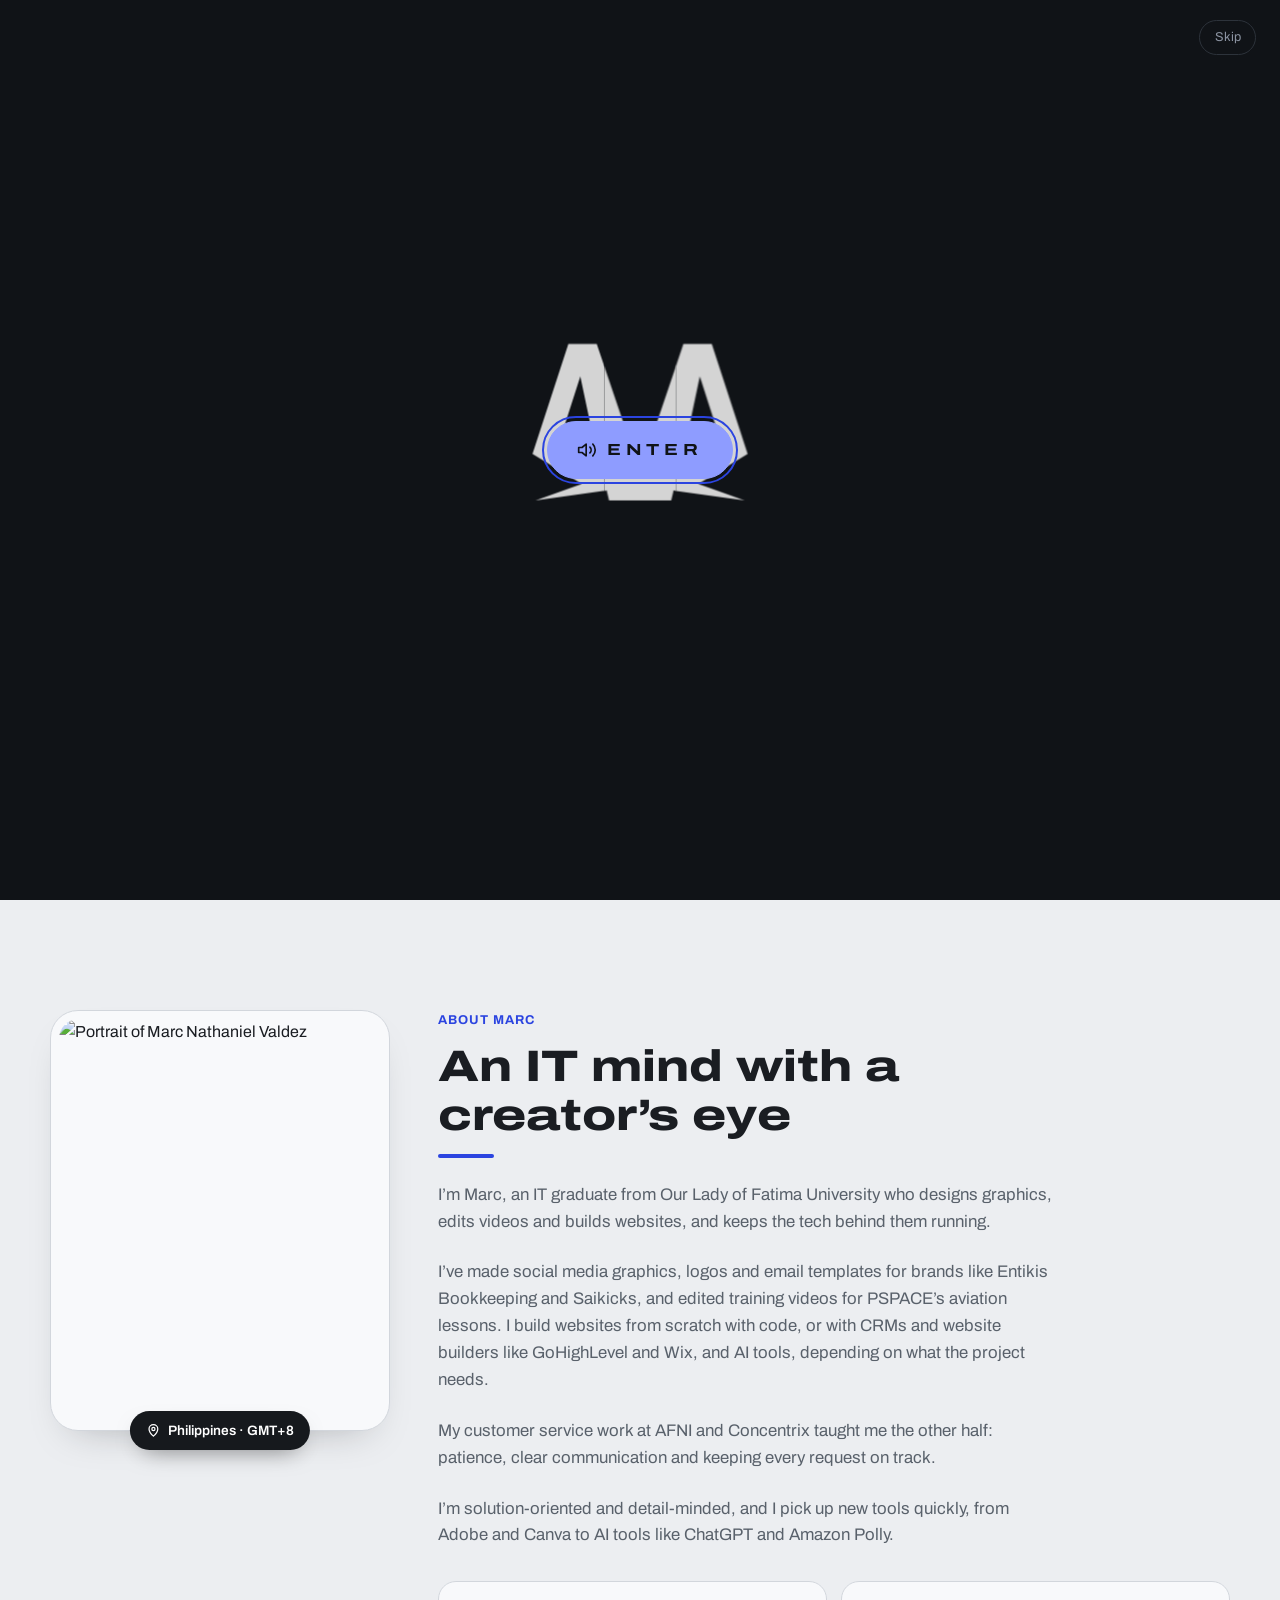
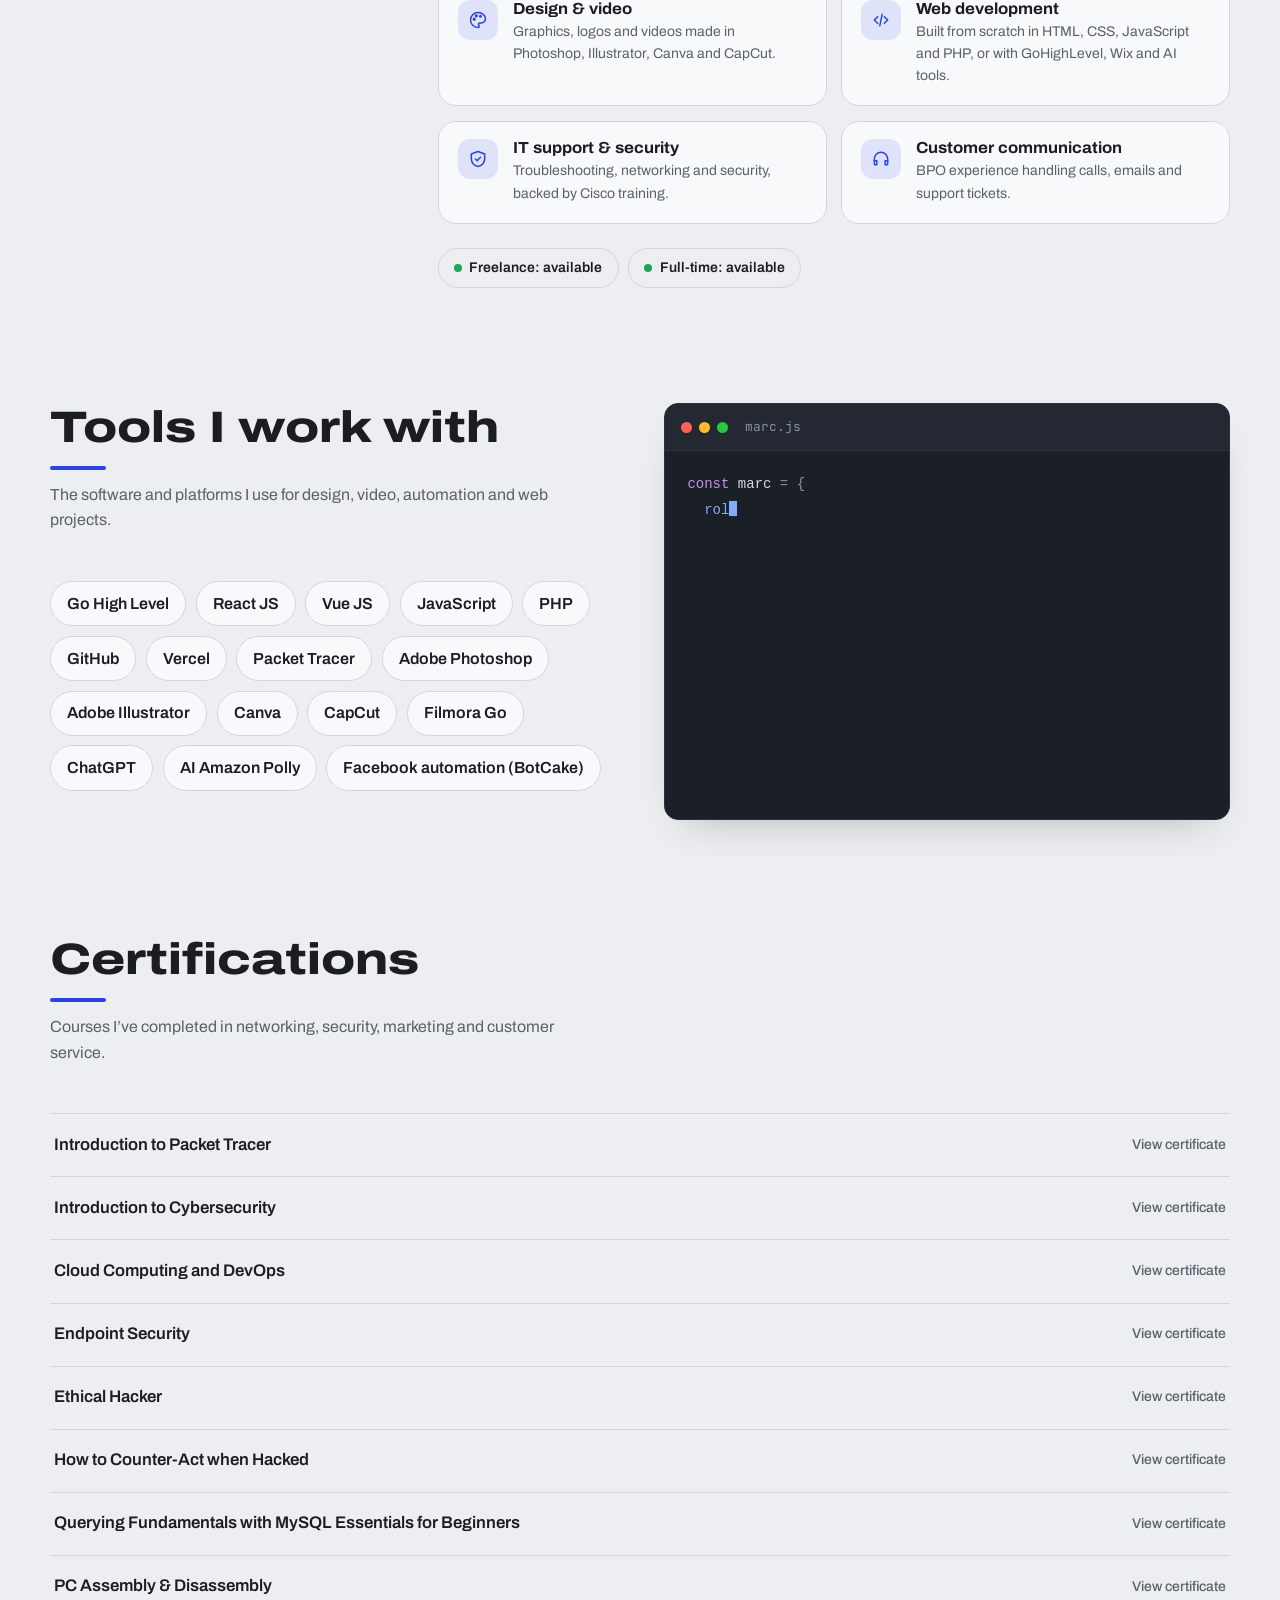
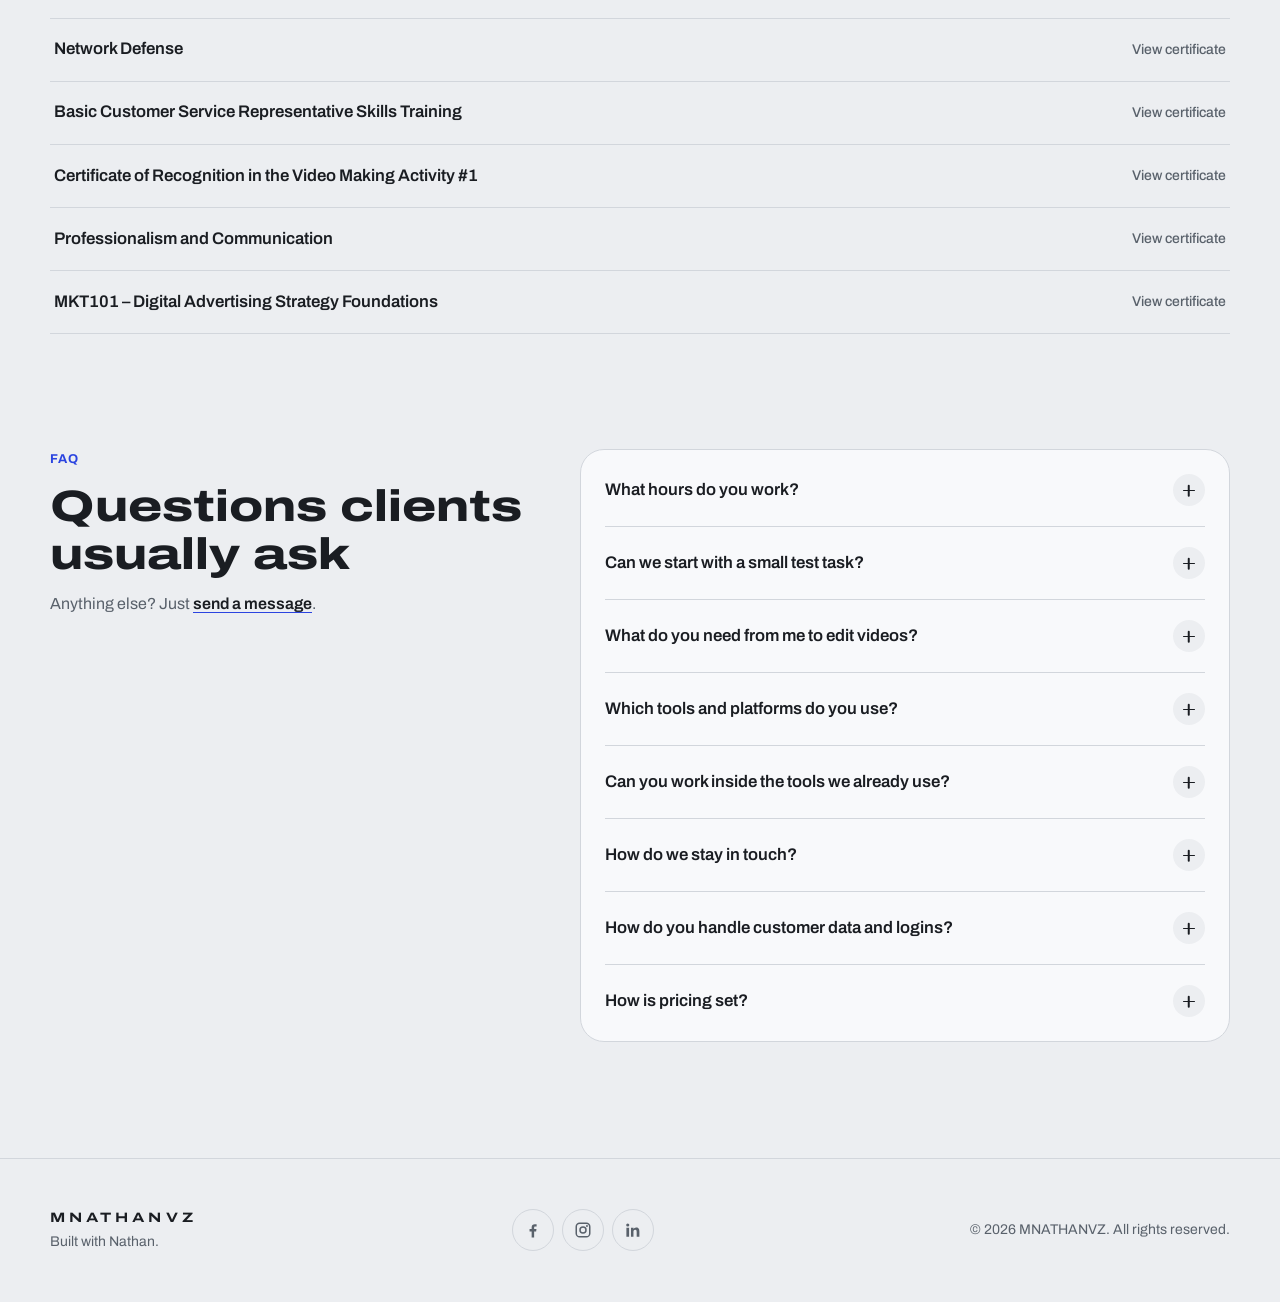
==== commit 14f94f4f: "robot update" ====
--- a/index.html
+++ b/index.html
@@ -196,9 +196,13 @@
           </p>
           <p>
             I’ve made social media graphics, logos and email templates for brands like Entikis
-            Bookkeeping and Saikicks, edited training videos for PSPACE’s aviation lessons and built
-            client websites on GoHighLevel. My customer service work at AFNI and Concentrix taught me
-            the other half: patience, clear communication and keeping every request on track.
+            Bookkeeping and Saikicks, and edited training videos for PSPACE’s aviation lessons.
+            I build websites from scratch with code, or with CRMs and website builders like
+            GoHighLevel and Wix, and AI tools, depending on what the project needs.
+          </p>
+          <p>
+            My customer service work at AFNI and Concentrix taught me the other half: patience,
+            clear communication and keeping every request on track.
           </p>
           <p>
             I’m solution-oriented and detail-minded, and I pick up new tools quickly, from Adobe and
@@ -218,7 +222,7 @@
               <span class="skill-icon"><svg viewBox="0 0 24 24" aria-hidden="true"><path d="m8 8-4 4 4 4M16 8l4 4-4 4M13.5 5l-3 14"/></svg></span>
               <div>
                 <h3>Web development</h3>
-                <p>Websites built with HTML, CSS, JavaScript, PHP and GoHighLevel.</p>
+                <p>Built from scratch in HTML, CSS, JavaScript and PHP, or with GoHighLevel, Wix and AI tools.</p>
               </div>
             </li>
             <li class="skill-card">
@@ -397,6 +401,7 @@
   <script src="js/animations.js"></script>
   <script src="js/data/live-site-files.js"></script>
   <script src="js/file-check.js"></script>
+  <script src="js/mascot.js"></script>
   <script src="js/code-effects.js"></script>
   <script src="js/resume-viewer.js"></script>
 </body>
--- a/css/style.css
+++ b/css/style.css
@@ -20,6 +20,7 @@
    17. Resume viewer (js/resume-viewer.js)
    18. YouTube projects + note
    19. About (photo, skill cards) + FAQ
+   20. Mascot "Bit" (js/mascot.js)
    ================================================================= */
 
 
@@ -2499,3 +2500,414 @@
 .about-body .eyebrow {
   color: var(--accent);
 }
+
+
+/* ---------- 20. Mascot "Bit" ---------- */
+.mascot {
+  --m-body: #e9ecf1;
+  --m-line: #1a1d22;
+  --m-glow: #8e9cff;
+  position: fixed;
+  left: 0;
+  bottom: calc(6px + env(safe-area-inset-bottom, 0px));
+  z-index: 35;
+  width: 70px;
+  pointer-events: none; /* only the robot itself is clickable */
+}
+
+[data-theme="dark"] .mascot {
+  --m-body: #d6dae0;
+  --m-line: #0b0d10;
+}
+
+.mascot-figure {
+  display: block;
+  width: 100%;
+  padding: 0;
+  border: 0;
+  background: none;
+  cursor: pointer;
+  pointer-events: auto;
+  transform: scaleX(var(--dir, 1));
+  transition: transform 0.25s ease;
+  -webkit-tap-highlight-color: transparent;
+}
+
+.mascot-figure svg {
+  display: block;
+  width: 100%;
+  height: auto;
+  overflow: visible;
+  transform-origin: 50% 100%;
+  transform: scale(0);
+  filter: drop-shadow(0 6px 8px rgba(0, 0, 0, 0.25));
+}
+
+.mascot.is-here .mascot-figure svg {
+  animation:
+    mascot-pop 0.6s cubic-bezier(0.34, 1.6, 0.64, 1) forwards,
+    mascot-breathe 3s ease-in-out 0.6s infinite;
+}
+
+@keyframes mascot-pop {
+  from { transform: scale(0); }
+  to { transform: scale(1); }
+}
+
+@keyframes mascot-breathe {
+  0%, 100% { transform: scale(1); }
+  50% { transform: scale(1.02, 0.98); }
+}
+
+/* Parts */
+.m-part {
+  fill: var(--m-body);
+  stroke: var(--m-line);
+  stroke-width: 2.5;
+}
+
+.m-line {
+  stroke: var(--m-line);
+  stroke-width: 2.5;
+  stroke-linecap: round;
+}
+
+.m-bulb {
+  fill: var(--m-glow);
+  stroke: var(--m-line);
+  stroke-width: 2;
+  animation: bulb-blink 2.4s ease-in-out infinite;
+}
+
+@keyframes bulb-blink {
+  0%, 100% { fill: var(--m-glow); }
+  50% { fill: #ffffff; }
+}
+
+.m-screen {
+  fill: #101317;
+}
+
+.m-chest {
+  fill: none;
+  stroke: var(--m-glow);
+  stroke-width: 2.2;
+  stroke-linecap: round;
+  stroke-linejoin: round;
+}
+
+.m-leg,
+.m-arm,
+.m-head {
+  transform-box: fill-box;
+}
+
+.m-leg,
+.m-arm {
+  transform-origin: 50% 0;
+}
+
+.m-head {
+  transform-origin: 50% 100%;
+}
+
+/* Face: only the parts for the current mood are shown */
+.m-eyes,
+.m-mouth,
+.m-blush {
+  display: none;
+}
+
+.m-eyes ellipse {
+  fill: var(--m-glow);
+}
+
+.m-eyes path {
+  fill: none;
+  stroke: var(--m-glow);
+  stroke-width: 3;
+  stroke-linecap: round;
+}
+
+.m-mouth {
+  fill: none;
+  stroke: var(--m-glow);
+  stroke-width: 2.5;
+  stroke-linecap: round;
+}
+
+.m-mouth-laugh,
+.m-mouth-o {
+  fill: var(--m-glow);
+  stroke: none;
+}
+
+.m-blush {
+  fill: #ff7aa8;
+  opacity: 0.75;
+}
+
+/* default */
+.mascot:not([data-mood]) .m-eyes-normal,
+.mascot[data-mood=""] .m-eyes-normal,
+.mascot[data-mood="curious"] .m-eyes-normal,
+.mascot:not([data-mood]) .m-mouth-smile,
+.mascot[data-mood=""] .m-mouth-smile {
+  display: inline;
+}
+
+/* eyes follow the mouse + blink */
+.m-eyes-normal {
+  transform: translate(var(--look-x, 0), var(--look-y, 0));
+  transition: transform 0.15s ease-out;
+}
+
+.m-eyes-normal ellipse {
+  transform-box: fill-box;
+  transform-origin: center;
+  animation: blink 4.5s infinite;
+}
+
+@keyframes blink {
+  0%, 94%, 100% { transform: scaleY(1); }
+  97% { transform: scaleY(0.1); }
+}
+
+/* curious */
+.mascot[data-mood="curious"] .m-mouth-o { display: inline; }
+.mascot[data-mood="curious"] .m-head { animation: tilt 2.2s ease-in-out; }
+
+@keyframes tilt {
+  30%, 70% { transform: rotate(-10deg); }
+}
+
+/* laugh */
+.mascot[data-mood="laugh"] .m-eyes-happy,
+.mascot[data-mood="laugh"] .m-mouth-laugh,
+.mascot[data-mood="laugh"] .m-blush { display: inline; }
+.mascot[data-mood="laugh"] .mascot-figure svg { animation: laugh 0.35s ease-in-out infinite; }
+
+@keyframes laugh {
+  0%, 100% { transform: translateY(0) rotate(0); }
+  25% { transform: translateY(-4px) rotate(-4deg); }
+  75% { transform: translateY(-4px) rotate(4deg); }
+}
+
+/* angry */
+.mascot[data-mood="angry"] { --m-glow: #ff5c5c; }
+.mascot[data-mood="angry"] .m-eyes-angry,
+.mascot[data-mood="angry"] .m-mouth-angry { display: inline; }
+.mascot[data-mood="angry"] .m-eyes-angry ellipse { fill: #ff5c5c; }
+.mascot[data-mood="angry"] .m-eyes-angry path { stroke: #ff5c5c; }
+.mascot[data-mood="angry"] .m-head { animation: shake 0.12s linear infinite; }
+
+@keyframes shake {
+  0%, 100% { transform: translateX(0); }
+  25% { transform: translateX(-1.5px); }
+  75% { transform: translateX(1.5px); }
+}
+
+/* love */
+.mascot[data-mood="love"] .m-eyes-love,
+.mascot[data-mood="love"] .m-mouth-smile,
+.mascot[data-mood="love"] .m-blush { display: inline; }
+.mascot[data-mood="love"] .m-eyes-love path { fill: #ff4d8d; stroke: none; }
+.mascot[data-mood="love"] .mascot-figure svg { animation: love 0.8s ease-in-out infinite; }
+
+@keyframes love {
+  0%, 100% { transform: scale(1); }
+  15% { transform: scale(1.08); }
+  30% { transform: scale(1); }
+  45% { transform: scale(1.06); }
+}
+
+/* sleep */
+.mascot[data-mood="sleep"] .m-eyes-sleep,
+.mascot[data-mood="sleep"] .m-mouth-smile { display: inline; }
+.mascot[data-mood="sleep"] .m-bulb { animation: none; fill: #3a414b; }
+.mascot[data-mood="sleep"] .m-head { transform: rotate(8deg); transition: transform 0.6s; }
+
+/* walking */
+.mascot.is-walking .m-leg-l { animation: step 0.42s ease-in-out infinite; }
+.mascot.is-walking .m-leg-r { animation: step 0.42s ease-in-out infinite reverse; }
+.mascot.is-walking .m-arm-l { animation: swing 0.42s ease-in-out infinite reverse; }
+.mascot.is-walking .m-arm-r { animation: swing 0.42s ease-in-out infinite; }
+.mascot.is-walking .mascot-figure svg { animation: bob 0.21s ease-in-out infinite alternate; }
+
+@keyframes step {
+  0%, 100% { transform: rotate(18deg); }
+  50% { transform: rotate(-18deg); }
+}
+
+@keyframes swing {
+  0%, 100% { transform: rotate(14deg); }
+  50% { transform: rotate(-14deg); }
+}
+
+@keyframes bob {
+  to { transform: translateY(-2px); }
+}
+
+/* waving */
+.mascot.is-waving .m-arm-r { animation: wave 0.4s ease-in-out infinite alternate; }
+
+@keyframes wave {
+  from { transform: rotate(-150deg); }
+  to { transform: rotate(-190deg); }
+}
+
+/* jumping */
+.mascot.is-jumping .mascot-figure svg { animation: jump 0.9s cubic-bezier(0.3, 0, 0.3, 1); }
+
+@keyframes jump {
+  0%, 100% { transform: translateY(0) scale(1); }
+  15% { transform: translateY(0) scale(1.1, 0.85); }
+  50% { transform: translateY(-34px) scale(0.95, 1.05); }
+  85% { transform: translateY(0) scale(1.1, 0.9); }
+}
+
+/* Speech bubble */
+.mascot-bubble {
+  position: absolute;
+  bottom: calc(100% + 10px);
+  left: 50%;
+  width: max-content;
+  max-width: 210px;
+  padding: 0.55rem 0.8rem;
+  border: 1px solid var(--line);
+  border-radius: 14px;
+  background: var(--surface);
+  color: var(--ink);
+  font-size: 0.82rem;
+  font-weight: 600;
+  line-height: 1.35;
+  box-shadow: var(--shadow);
+  opacity: 0;
+  transform: translateX(calc(-50% + var(--shift, 0px))) translateY(6px) scale(0.9);
+  transform-origin: bottom center;
+  transition: opacity 0.2s, transform 0.3s cubic-bezier(0.34, 1.5, 0.64, 1);
+  pointer-events: none;
+}
+
+.mascot-bubble::after {
+  content: "";
+  position: absolute;
+  top: 100%;
+  left: calc(50% - var(--shift, 0px));
+  margin-left: -6px;
+  border: 6px solid transparent;
+  border-top-color: var(--surface);
+}
+
+.mascot.is-talking .mascot-bubble {
+  opacity: 1;
+  transform: translateX(calc(-50% + var(--shift, 0px))) translateY(0) scale(1);
+}
+
+/* Floating effects */
+.mascot-fx {
+  position: absolute;
+  left: 50%;
+  top: 0;
+}
+
+.m-fx {
+  position: absolute;
+  left: 0;
+  top: 0;
+  font-weight: 800;
+  opacity: 0;
+  pointer-events: none;
+  animation: float-fx 1.4s ease-out forwards;
+}
+
+.m-fx-love { color: #ff4d8d; font-size: 1.1rem; }
+.m-fx-laugh { color: var(--accent); font-size: 0.8rem; font-stretch: 125%; }
+.m-fx-sleep { color: var(--muted); font-size: 0.9rem; animation-duration: 2.2s; }
+
+.m-fx-angry {
+  width: 12px;
+  height: 12px;
+  border-radius: 50%;
+  background: #b8bec7;
+}
+
+@keyframes float-fx {
+  0% { opacity: 0; transform: translate(-50%, 0) scale(0.6); }
+  20% { opacity: 1; }
+  100% { opacity: 0; transform: translate(calc(-50% + var(--dx, 0px)), -60px) scale(1.2); }
+}
+
+@media (max-width: 560px) {
+  .mascot {
+    width: 56px;
+  }
+
+  .mascot-bubble {
+    max-width: 170px;
+    font-size: 0.75rem;
+  }
+}
+
+/* Bit hides behind the hero logo / profile photo and peeks over the top edge */
+.hero-mark,
+.profile-frame {
+  position: relative;
+}
+
+.peek {
+  position: absolute;
+  bottom: calc(100% - 2px);
+  z-index: 1;
+  width: 60px;
+  transform: translateX(-50%);
+}
+
+.peek-clip {
+  position: relative;
+  height: 50px;
+  overflow: hidden; /* the part of Bit "behind" the edge stays hidden */
+}
+
+.mascot.mascot-peeking {
+  position: relative;
+  left: auto;
+  bottom: auto;
+  z-index: auto;
+  width: 60px;
+  pointer-events: auto;
+  transform: translateY(105%);
+  transition: transform 0.5s cubic-bezier(0.34, 1.4, 0.64, 1);
+}
+
+.peek.is-up .mascot.mascot-peeking {
+  transform: translateY(0);
+}
+
+.mascot-peeking .mascot-figure svg {
+  transform: none;
+  animation: none;
+  filter: none;
+}
+
+.peek.is-talking .mascot-bubble {
+  opacity: 1;
+  transform: translateX(calc(-50% + var(--shift, 0px))) translateY(0) scale(1);
+}
+
+/* Peeking from behind a box elsewhere on the page */
+.peek.peek-on-page {
+  bottom: auto;
+  z-index: 30;
+  transform: translate(-50%, -100%);
+}
+
+/* The walking Bit while it's off hiding */
+.mascot.is-gone {
+  opacity: 0;
+  transition: opacity 0.35s ease;
+}
+
+.mascot.is-gone .mascot-figure {
+  transform: scaleX(var(--dir, 1)) translateY(40px);
+}
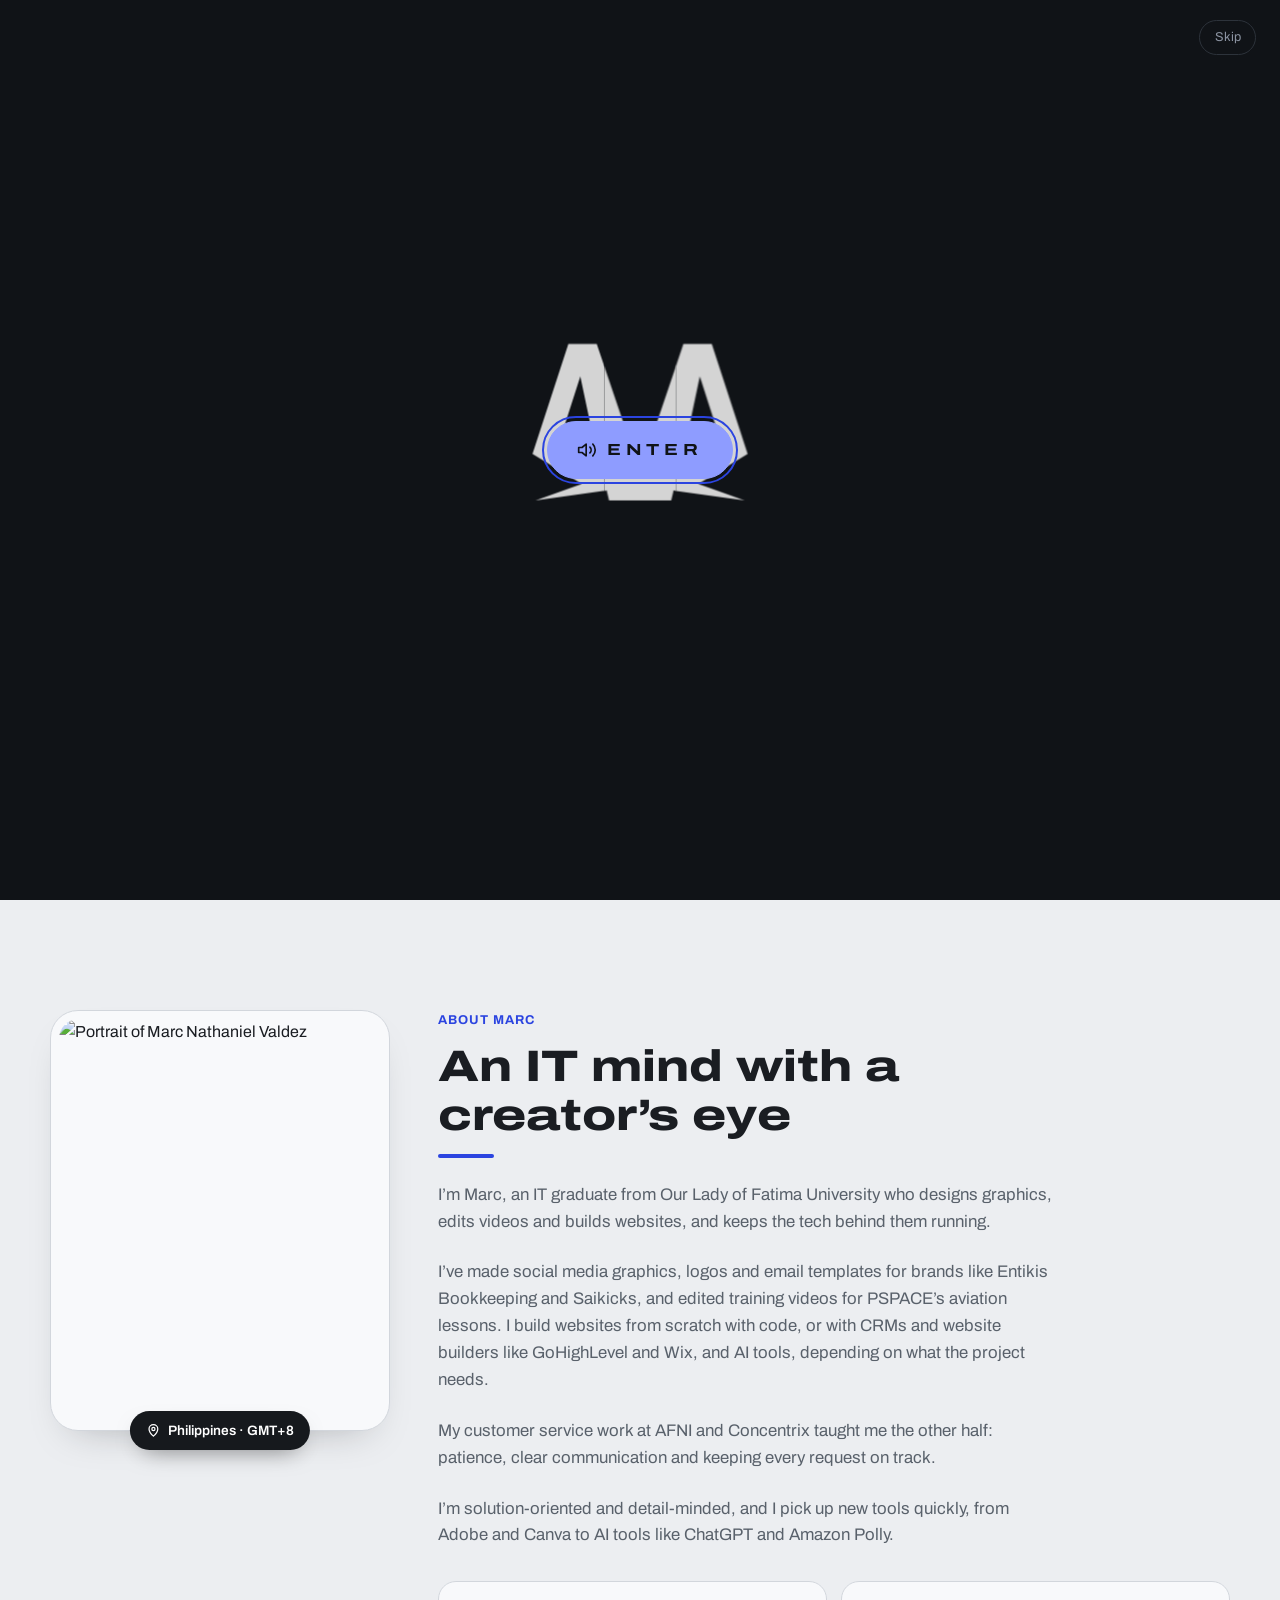
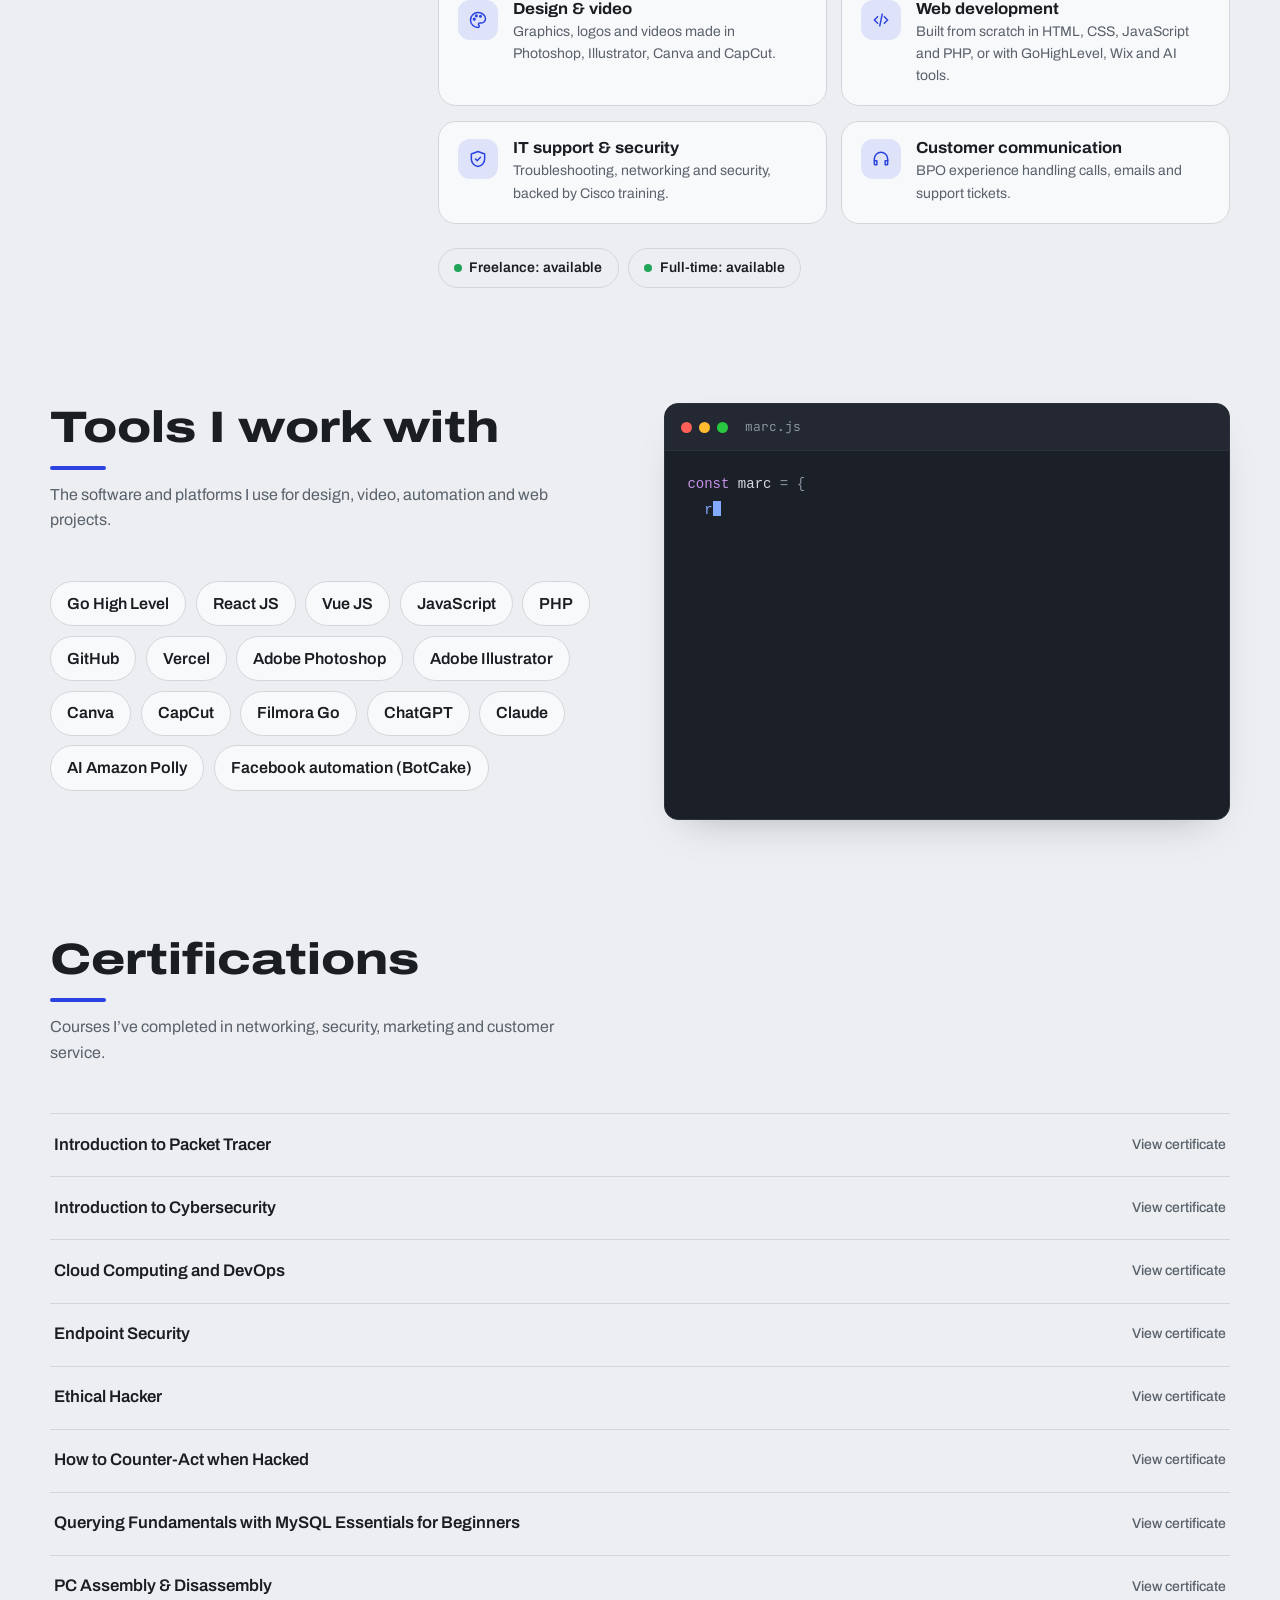
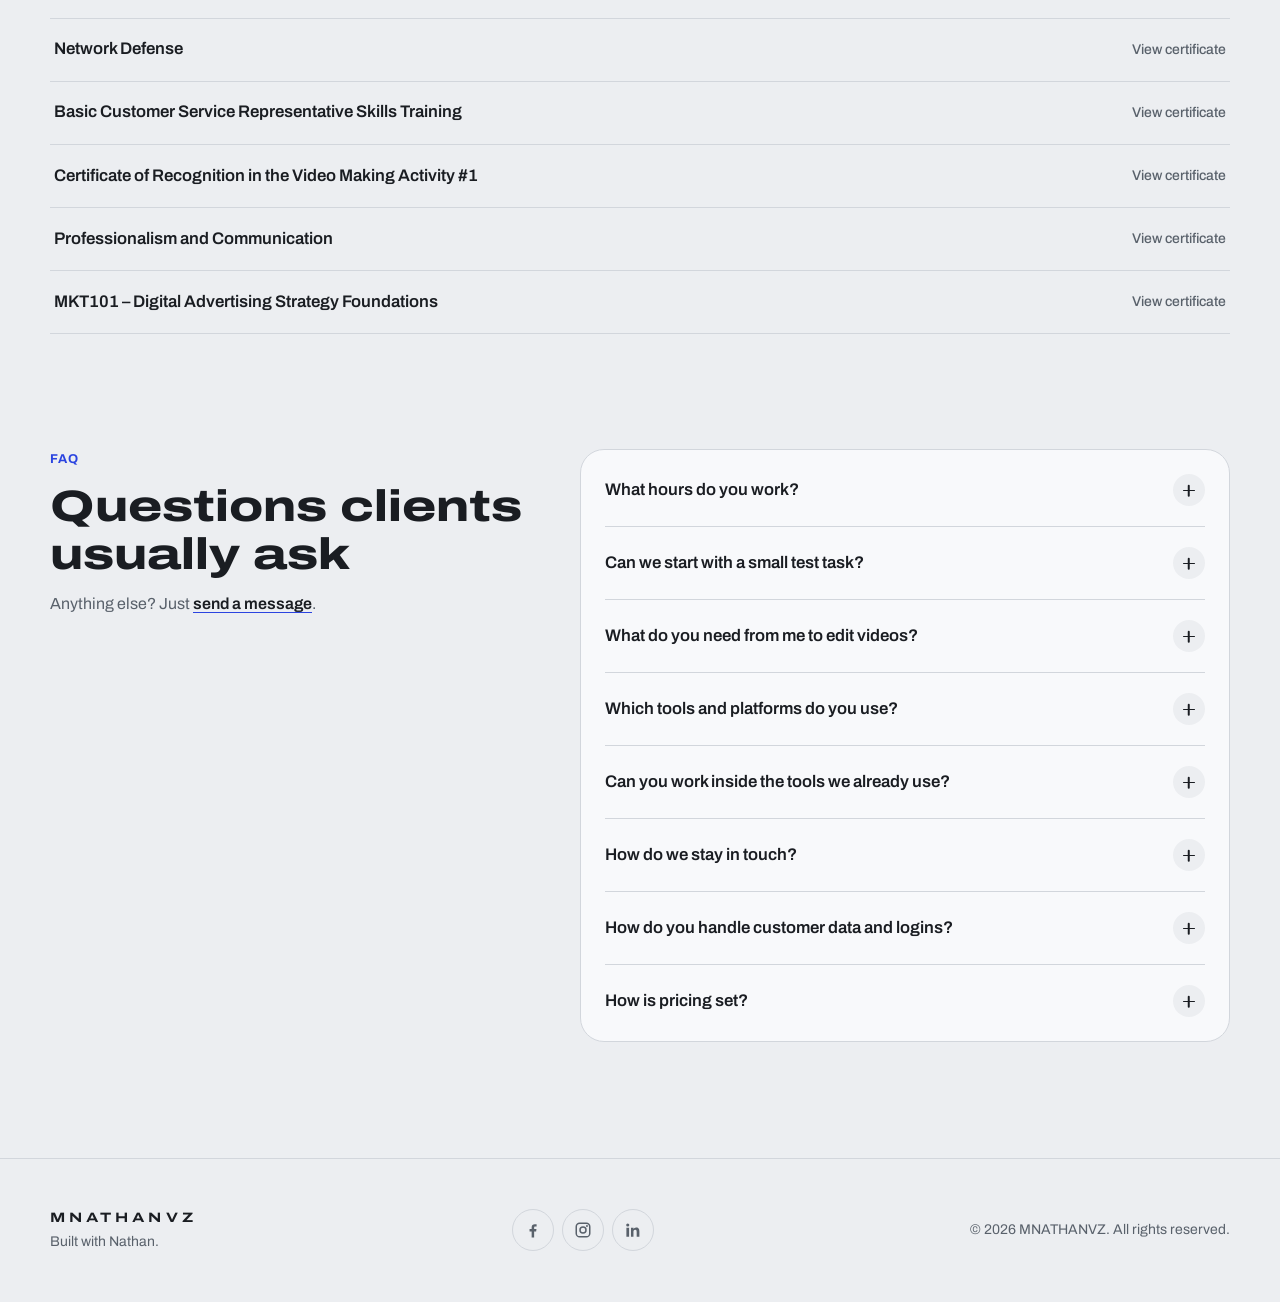
==== commit 48bc2dd5: "Update index.html" ====
--- a/index.html
+++ b/index.html
@@ -266,13 +266,13 @@
             <li>PHP</li>
             <li>GitHub</li>
             <li>Vercel</li>
-            <li>Packet Tracer</li>
             <li>Adobe Photoshop</li>
             <li>Adobe Illustrator</li>
             <li>Canva</li>
             <li>CapCut</li>
             <li>Filmora Go</li>
             <li>ChatGPT</li>
+            <li>Claude</li>
             <li>AI Amazon Polly</li>
             <li>Facebook automation (BotCake)</li>
           </ul>
